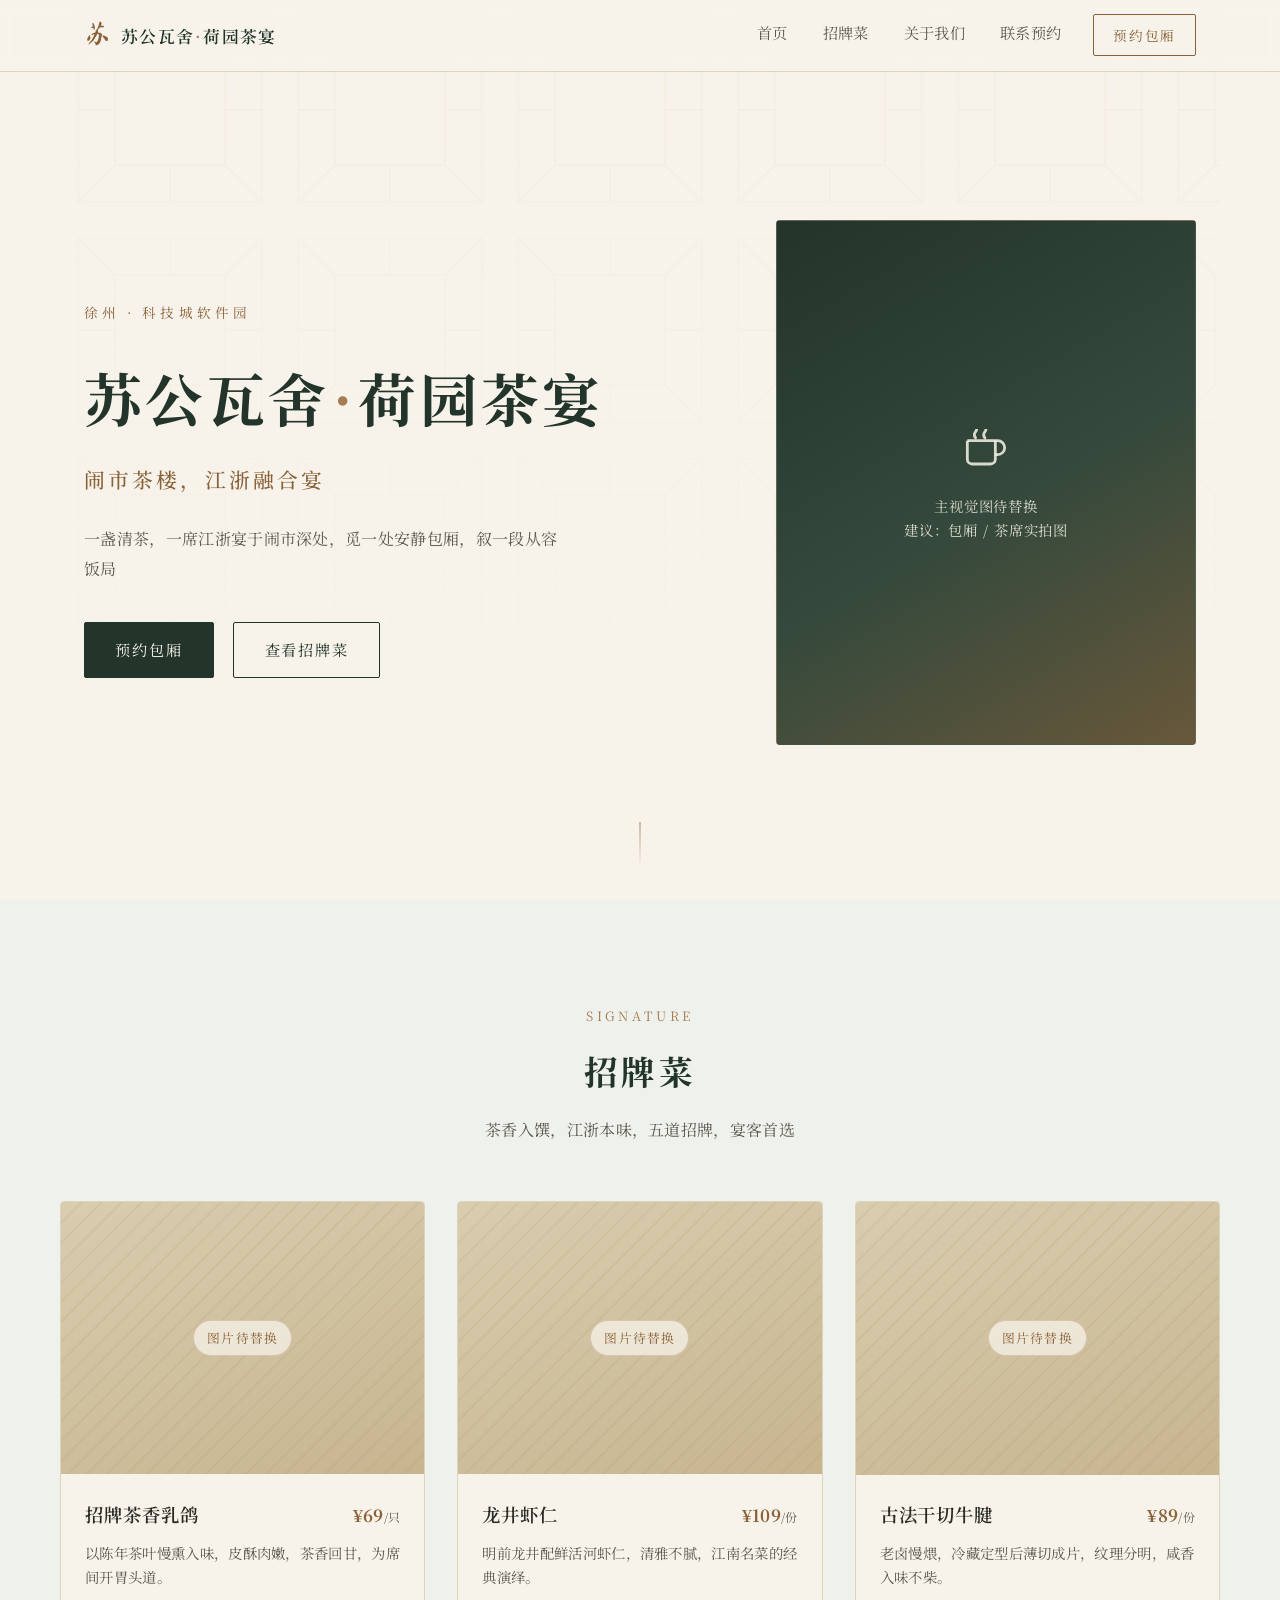
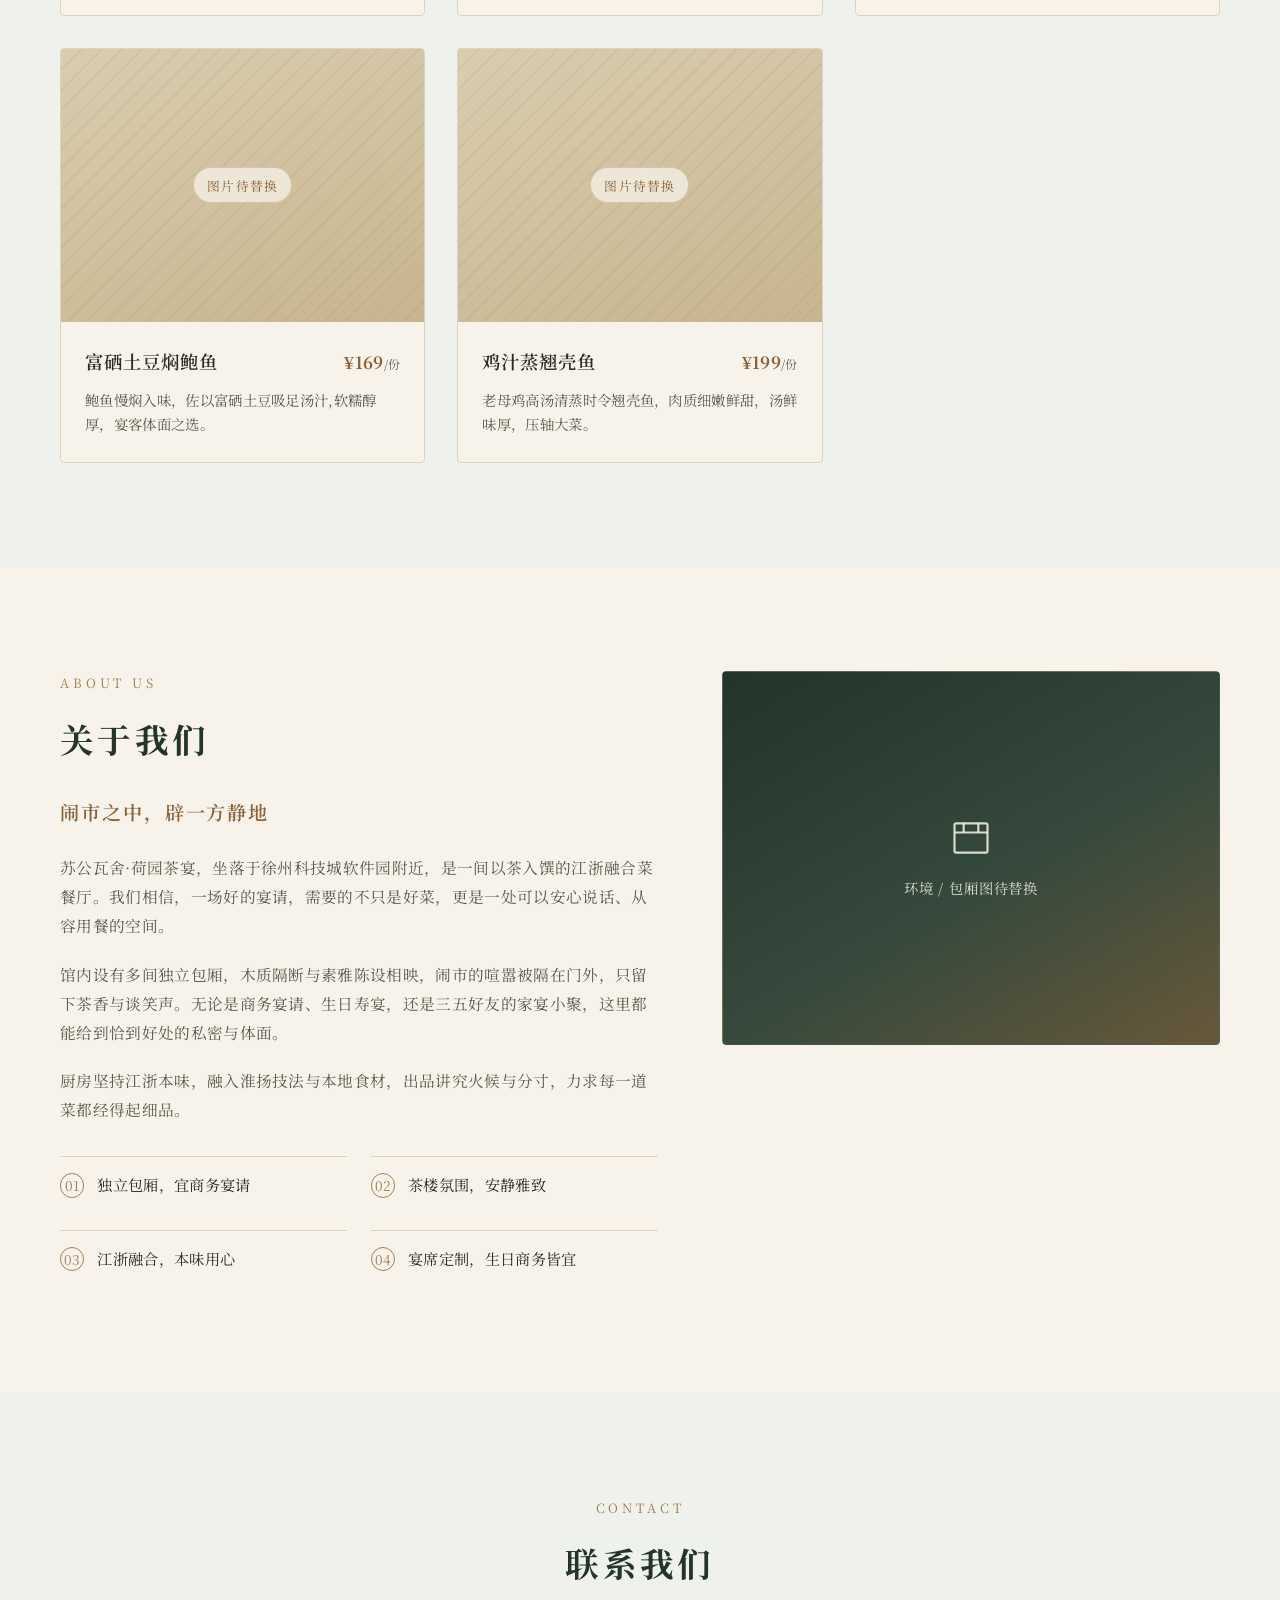
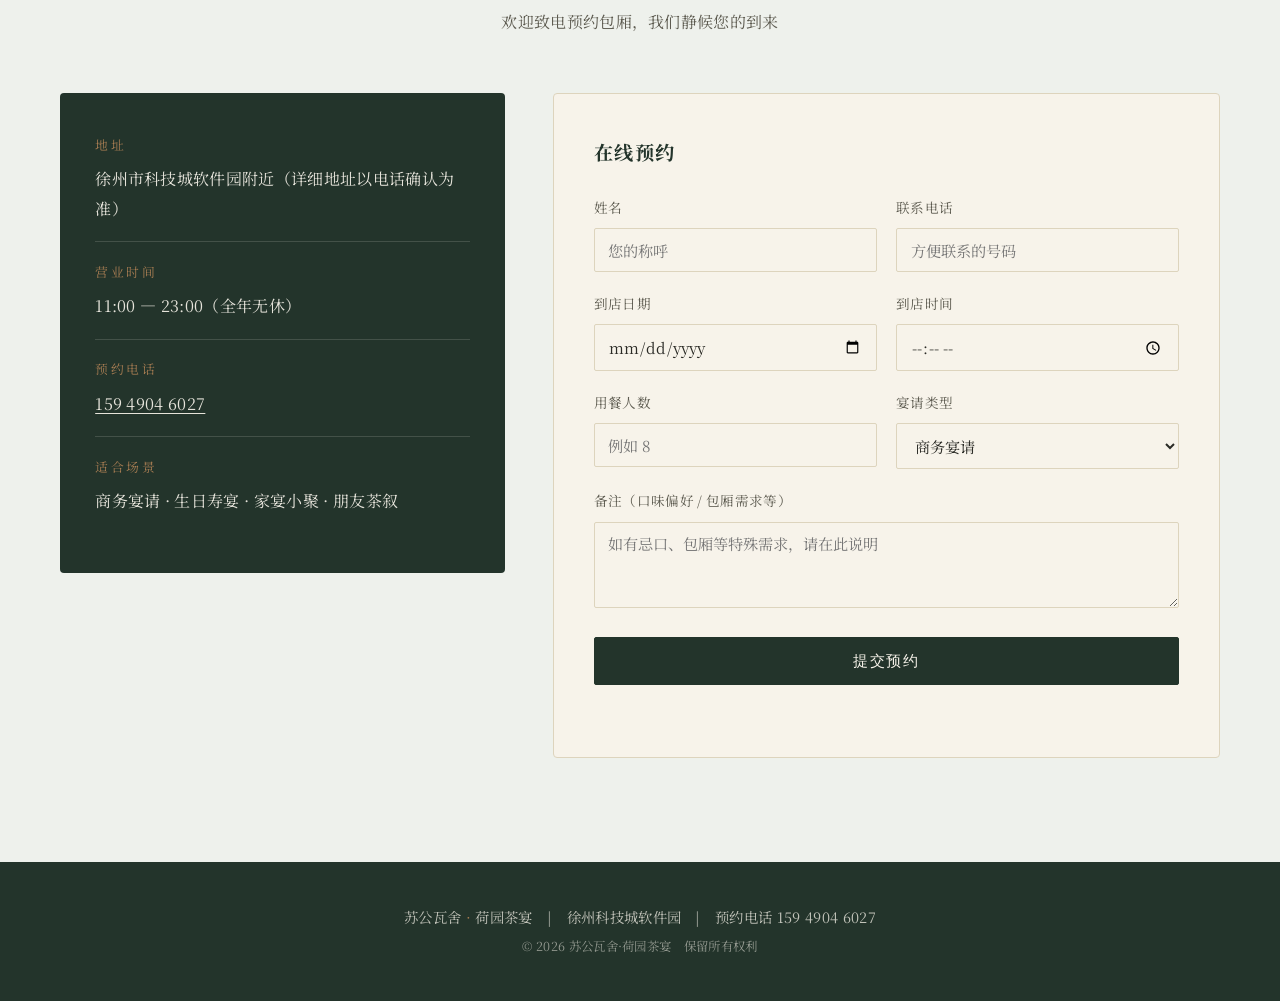
==== index.html @ 3e3055b9 "新增苏公瓦舍·荷园茶宴餐厅官网首版 单页站点，含首页主视觉、招牌菜展示（5道菜品）、关于我们、 联系我们与在线预约表单，新中式风格，墨绿+米白+木色配色。 菜品图片与主视觉暂用占位块标注，待替换实拍图" ====
<!DOCTYPE html>
<html lang="zh-CN">
<head>
<meta charset="UTF-8">
<meta name="viewport" content="width=device-width, initial-scale=1.0">
<title>苏公瓦舍·荷园茶宴 | 徐州科技城软件园</title>
<meta name="description" content="苏公瓦舍·荷园茶宴 —— 闹市茶楼，江浙融合宴。位于徐州科技城软件园附近，安静雅致，设有独立包厢，主打商务宴请、生日宴等饭局场景。">
<link rel="preconnect" href="https://fonts.googleapis.com">
<link rel="preconnect" href="https://fonts.gstatic.com" crossorigin>
<link href="https://fonts.googleapis.com/css2?family=Noto+Serif+SC:wght@400;500;600;700&family=Ma+Shan+Zheng&display=swap" rel="stylesheet">
<link rel="stylesheet" href="css/style.css">
</head>
<body>

<!-- 顶部导航 -->
<header class="site-header" id="siteHeader">
  <div class="header-inner">
    <a href="#home" class="brand">
      <span class="brand-mark">苏</span>
      <span class="brand-name">苏公瓦舍<i>·</i>荷园茶宴</span>
    </a>
    <nav class="main-nav" id="mainNav">
      <a href="#home">首页</a>
      <a href="#dishes">招牌菜</a>
      <a href="#about">关于我们</a>
      <a href="#contact">联系预约</a>
    </nav>
    <a href="#contact" class="btn btn-outline nav-cta">预约包厢</a>
    <button class="nav-toggle" id="navToggle" aria-label="打开菜单">
      <span></span><span></span><span></span>
    </button>
  </div>
</header>

<!-- 首页 / 主视觉 -->
<section id="home" class="hero">
  <div class="hero-pattern" aria-hidden="true"></div>
  <div class="hero-content">
    <p class="hero-eyebrow">徐州 · 科技城软件园</p>
    <h1 class="hero-title">苏公瓦舍<span class="dot">·</span>荷园茶宴</h1>
    <p class="hero-slogan">闹市茶楼，江浙融合宴</p>
    <p class="hero-desc">一盏清茶，一席江浙宴<br class="br-mobile">于闹市深处，觅一处安静包厢，叙一段从容饭局</p>
    <div class="hero-actions">
      <a href="#contact" class="btn btn-primary">预约包厢</a>
      <a href="#dishes" class="btn btn-ghost">查看招牌菜</a>
    </div>
  </div>
  <div class="hero-visual" role="img" aria-label="茶楼环境主视觉图（占位，待替换实拍图）">
    <div class="visual-placeholder">
      <svg width="56" height="56" viewBox="0 0 24 24" fill="none" stroke="currentColor" stroke-width="1.2">
        <path d="M4 8h13a3 3 0 0 1 0 6h-1"/>
        <path d="M4 8v8a2 2 0 0 0 2 2h8a2 2 0 0 0 2-2v-8"/>
        <path d="M8 3c0 1.2-1 1.3-1 2.5S8 7 8 7"/>
        <path d="M12 3c0 1.2-1 1.3-1 2.5S12 7 12 7"/>
      </svg>
      <span>主视觉图待替换<br>建议：包厢 / 茶席实拍图</span>
    </div>
  </div>
  <a href="#dishes" class="scroll-hint" aria-hidden="true">
    <span></span>
  </a>
</section>

<!-- 招牌菜展示 -->
<section id="dishes" class="dishes section">
  <div class="section-inner">
    <p class="section-eyebrow">SIGNATURE</p>
    <h2 class="section-title">招牌菜</h2>
    <p class="section-sub">茶香入馔，江浙本味，五道招牌，宴客首选</p>

    <div class="dish-grid">

      <article class="dish-card">
        <div class="dish-image" role="img" aria-label="招牌茶香乳鸽实拍图待替换">
          <span class="img-tag">图片待替换</span>
        </div>
        <div class="dish-info">
          <div class="dish-head">
            <h3>招牌茶香乳鸽</h3>
            <span class="dish-price">¥69<i>/只</i></span>
          </div>
          <p class="dish-desc">以陈年茶叶慢熏入味，皮酥肉嫩，茶香回甘，为席间开胃头道。</p>
        </div>
      </article>

      <article class="dish-card">
        <div class="dish-image" role="img" aria-label="龙井虾仁实拍图待替换">
          <span class="img-tag">图片待替换</span>
        </div>
        <div class="dish-info">
          <div class="dish-head">
            <h3>龙井虾仁</h3>
            <span class="dish-price">¥109<i>/份</i></span>
          </div>
          <p class="dish-desc">明前龙井配鲜活河虾仁，清雅不腻，江南名菜的经典演绎。</p>
        </div>
      </article>

      <article class="dish-card">
        <div class="dish-image" role="img" aria-label="古法干切牛腱实拍图待替换">
          <span class="img-tag">图片待替换</span>
        </div>
        <div class="dish-info">
          <div class="dish-head">
            <h3>古法干切牛腱</h3>
            <span class="dish-price">¥89<i>/份</i></span>
          </div>
          <p class="dish-desc">老卤慢煨，冷藏定型后薄切成片，纹理分明，咸香入味不柴。</p>
        </div>
      </article>

      <article class="dish-card">
        <div class="dish-image" role="img" aria-label="富硒土豆焖鲍鱼实拍图待替换">
          <span class="img-tag">图片待替换</span>
        </div>
        <div class="dish-info">
          <div class="dish-head">
            <h3>富硒土豆焖鲍鱼</h3>
            <span class="dish-price">¥169<i>/份</i></span>
          </div>
          <p class="dish-desc">鲍鱼慢焖入味，佐以富硒土豆吸足汤汁,软糯醇厚，宴客体面之选。</p>
        </div>
      </article>

      <article class="dish-card">
        <div class="dish-image" role="img" aria-label="鸡汁蒸翘壳鱼实拍图待替换">
          <span class="img-tag">图片待替换</span>
        </div>
        <div class="dish-info">
          <div class="dish-head">
            <h3>鸡汁蒸翘壳鱼</h3>
            <span class="dish-price">¥199<i>/份</i></span>
          </div>
          <p class="dish-desc">老母鸡高汤清蒸时令翘壳鱼，肉质细嫩鲜甜，汤鲜味厚，压轴大菜。</p>
        </div>
      </article>

    </div>
  </div>
</section>

<!-- 关于我们 -->
<section id="about" class="about section">
  <div class="section-inner about-inner">
    <div class="about-text">
      <p class="section-eyebrow">ABOUT US</p>
      <h2 class="section-title">关于我们</h2>
      <p class="about-lead">闹市之中，辟一方静地</p>
      <p class="about-p">苏公瓦舍·荷园茶宴，坐落于徐州科技城软件园附近，是一间以茶入馔的江浙融合菜餐厅。我们相信，一场好的宴请，需要的不只是好菜，更是一处可以安心说话、从容用餐的空间。</p>
      <p class="about-p">馆内设有多间独立包厢，木质隔断与素雅陈设相映，闹市的喧嚣被隔在门外，只留下茶香与谈笑声。无论是商务宴请、生日寿宴，还是三五好友的家宴小聚，这里都能给到恰到好处的私密与体面。</p>
      <p class="about-p">厨房坚持江浙本味，融入淮扬技法与本地食材，出品讲究火候与分寸，力求每一道菜都经得起细品。</p>
      <ul class="about-features">
        <li><span class="feat-num">01</span><span>独立包厢，宜商务宴请</span></li>
        <li><span class="feat-num">02</span><span>茶楼氛围，安静雅致</span></li>
        <li><span class="feat-num">03</span><span>江浙融合，本味用心</span></li>
        <li><span class="feat-num">04</span><span>宴席定制，生日商务皆宜</span></li>
      </ul>
    </div>
    <div class="about-visual" role="img" aria-label="包厢/环境实拍图待替换">
      <div class="visual-placeholder small">
        <svg width="44" height="44" viewBox="0 0 24 24" fill="none" stroke="currentColor" stroke-width="1.2">
          <rect x="3" y="4" width="18" height="16" rx="1"/>
          <path d="M3 9h18"/>
          <path d="M8 4v5"/>
          <path d="M16 4v5"/>
        </svg>
        <span>环境 / 包厢图待替换</span>
      </div>
    </div>
  </div>
</section>

<!-- 联系我们 -->
<section id="contact" class="contact section">
  <div class="section-inner">
    <p class="section-eyebrow">CONTACT</p>
    <h2 class="section-title">联系我们</h2>
    <p class="section-sub">欢迎致电预约包厢，我们静候您的到来</p>

    <div class="contact-grid">
      <div class="contact-info">
        <div class="info-item">
          <span class="info-label">地址</span>
          <p>徐州市科技城软件园附近（详细地址以电话确认为准）</p>
        </div>
        <div class="info-item">
          <span class="info-label">营业时间</span>
          <p>11:00 — 23:00（全年无休）</p>
        </div>
        <div class="info-item">
          <span class="info-label">预约电话</span>
          <p><a href="tel:15949046027">159 4904 6027</a></p>
        </div>
        <div class="info-item">
          <span class="info-label">适合场景</span>
          <p>商务宴请 · 生日寿宴 · 家宴小聚 · 朋友茶叙</p>
        </div>
      </div>

      <form class="booking-form" id="bookingForm">
        <h3>在线预约</h3>
        <div class="form-row">
          <label>
            <span>姓名</span>
            <input type="text" name="name" placeholder="您的称呼" required>
          </label>
          <label>
            <span>联系电话</span>
            <input type="tel" name="phone" placeholder="方便联系的号码" required>
          </label>
        </div>
        <div class="form-row">
          <label>
            <span>到店日期</span>
            <input type="date" name="date" required>
          </label>
          <label>
            <span>到店时间</span>
            <input type="time" name="time" required>
          </label>
        </div>
        <div class="form-row">
          <label>
            <span>用餐人数</span>
            <input type="number" name="guests" min="1" placeholder="例如 8" required>
          </label>
          <label>
            <span>宴请类型</span>
            <select name="type">
              <option value="business">商务宴请</option>
              <option value="birthday">生日寿宴</option>
              <option value="family">家宴小聚</option>
              <option value="tea">茶叙 / 其他</option>
            </select>
          </label>
        </div>
        <label class="form-full">
          <span>备注（口味偏好 / 包厢需求等）</span>
          <textarea name="note" rows="3" placeholder="如有忌口、包厢等特殊需求，请在此说明"></textarea>
        </label>
        <button type="submit" class="btn btn-primary form-submit">提交预约</button>
        <p class="form-tip" id="formTip"></p>
      </form>
    </div>
  </div>
</section>

<footer class="site-footer">
  <p>苏公瓦舍<span>·</span>荷园茶宴　|　徐州科技城软件园　|　预约电话 159 4904 6027</p>
  <p class="copyright">© 2026 苏公瓦舍·荷园茶宴　保留所有权利</p>
</footer>

<script src="js/main.js"></script>
</body>
</html>
---- css/style.css ----
/* ==========================================================
   苏公瓦舍·荷园茶宴 — 新中式茶楼餐厅站点样式
   配色：墨绿 + 米白 + 木色，沉稳克制
   ========================================================== */

:root {
  --ink-green: #23342b;       /* 墨绿（主色，深） */
  --ink-green-soft: #35493c;  /* 墨绿（浅一档，用于渐变/悬浮） */
  --ink-green-pale: #eef1ec;  /* 墨绿极浅调，用于分区底色 */
  --rice-white: #f7f3ea;      /* 米白（主背景） */
  --rice-white-deep: #efe8d8; /* 米白（略深，卡片底） */
  --wood: #a67c52;            /* 木色（点缀/强调） */
  --wood-deep: #8a6239;       /* 木色（深，边框/文字） */
  --ink-text: #2b2b26;        /* 正文主字色 */
  --ink-text-soft: #5c5a4f;   /* 正文次字色 */
  --line: #ddd4bd;            /* 分隔线 */
  --shadow: 0 10px 30px rgba(35, 52, 43, 0.08);

  --font-serif: "Noto Serif SC", "Songti SC", serif;
  --font-brush: "Ma Shan Zheng", "Noto Serif SC", serif;
}

* { box-sizing: border-box; }

html { scroll-behavior: smooth; }

body {
  margin: 0;
  font-family: var(--font-serif);
  color: var(--ink-text);
  background: var(--rice-white);
  line-height: 1.85;
  letter-spacing: 0.02em;
  -webkit-font-smoothing: antialiased;
}

a { color: inherit; text-decoration: none; }
ul { list-style: none; margin: 0; padding: 0; }
img { max-width: 100%; display: block; }

.br-mobile { display: none; }

/* ---------- 按钮 ---------- */
.btn {
  display: inline-flex;
  align-items: center;
  justify-content: center;
  padding: 0.85em 2em;
  font-size: 0.95rem;
  letter-spacing: 0.12em;
  border-radius: 2px;
  border: 1px solid transparent;
  cursor: pointer;
  transition: all 0.3s ease;
  white-space: nowrap;
}
.btn-primary {
  background: var(--ink-green);
  color: var(--rice-white);
  border-color: var(--ink-green);
}
.btn-primary:hover {
  background: var(--ink-green-soft);
}
.btn-ghost {
  color: var(--ink-green);
  border-color: var(--ink-green);
}
.btn-ghost:hover {
  background: rgba(35, 52, 43, 0.06);
}
.btn-outline {
  border-color: var(--wood-deep);
  color: var(--wood-deep);
  padding: 0.55em 1.4em;
  font-size: 0.85rem;
}
.btn-outline:hover {
  background: var(--wood-deep);
  color: var(--rice-white);
}

/* ---------- 顶部导航 ---------- */
.site-header {
  position: fixed;
  top: 0;
  left: 0;
  right: 0;
  z-index: 100;
  background: rgba(247, 243, 234, 0.92);
  backdrop-filter: blur(6px);
  border-bottom: 1px solid var(--line);
}
.header-inner {
  max-width: 1160px;
  margin: 0 auto;
  padding: 0.9rem 1.5rem;
  display: flex;
  align-items: center;
  gap: 2rem;
}
.brand {
  display: flex;
  align-items: baseline;
  gap: 0.6rem;
  margin-right: auto;
}
.brand-mark {
  font-family: var(--font-brush);
  font-size: 1.7rem;
  color: var(--wood-deep);
  line-height: 1;
}
.brand-name {
  font-size: 1.05rem;
  font-weight: 600;
  color: var(--ink-green);
  letter-spacing: 0.08em;
}
.brand-name i { font-style: normal; color: var(--wood); margin: 0 0.05em; }

.main-nav {
  display: flex;
  gap: 2.2rem;
}
.main-nav a {
  font-size: 0.95rem;
  color: var(--ink-text-soft);
  position: relative;
  padding-bottom: 4px;
}
.main-nav a:hover { color: var(--ink-green); }
.main-nav a::after {
  content: "";
  position: absolute;
  left: 0; right: 0; bottom: 0;
  height: 1px;
  background: var(--wood);
  transform: scaleX(0);
  transition: transform 0.3s ease;
}
.main-nav a:hover::after { transform: scaleX(1); }

.nav-cta { flex-shrink: 0; }

.nav-toggle {
  display: none;
  flex-direction: column;
  justify-content: center;
  gap: 5px;
  width: 32px;
  height: 32px;
  background: none;
  border: none;
  cursor: pointer;
  padding: 0;
}
.nav-toggle span {
  display: block;
  height: 1px;
  background: var(--ink-green);
  width: 100%;
}

/* ---------- Hero 首页主视觉 ---------- */
.hero {
  position: relative;
  min-height: 100vh;
  display: flex;
  align-items: center;
  gap: 3rem;
  padding: 8rem 1.5rem 4rem;
  max-width: 1160px;
  margin: 0 auto;
  overflow: hidden;
}
.hero-pattern {
  position: absolute;
  inset: 0;
  background-image: url("../assets/lattice.svg");
  background-size: 220px;
  opacity: 0.5;
  z-index: -1;
  mask-image: linear-gradient(to bottom, black, transparent 90%);
}
.hero-content {
  flex: 1.1;
  min-width: 0;
}
.hero-eyebrow {
  font-size: 0.85rem;
  letter-spacing: 0.3em;
  color: var(--wood-deep);
  margin-bottom: 1.2rem;
}
.hero-title {
  font-size: clamp(2.4rem, 5vw, 3.6rem);
  font-weight: 700;
  color: var(--ink-green);
  margin: 0 0 0.6rem;
  letter-spacing: 0.06em;
}
.hero-title .dot { color: var(--wood); margin: 0 0.05em; }
.hero-slogan {
  font-size: 1.3rem;
  color: var(--wood-deep);
  margin: 0 0 1.6rem;
  letter-spacing: 0.15em;
  font-weight: 500;
}
.hero-desc {
  font-size: 1rem;
  color: var(--ink-text-soft);
  margin: 0 0 2.4rem;
  max-width: 30em;
}
.hero-actions { display: flex; gap: 1.2rem; flex-wrap: wrap; }

.hero-visual {
  flex: 1;
  min-width: 0;
  aspect-ratio: 4/5;
  max-width: 420px;
  border-radius: 4px;
  overflow: hidden;
}
.visual-placeholder {
  width: 100%;
  height: 100%;
  display: flex;
  flex-direction: column;
  align-items: center;
  justify-content: center;
  gap: 1rem;
  text-align: center;
  background: linear-gradient(150deg, var(--ink-green) 0%, var(--ink-green-soft) 55%, var(--wood-deep) 130%);
  color: rgba(247, 243, 234, 0.85);
  font-size: 0.9rem;
  letter-spacing: 0.06em;
  line-height: 1.7;
  padding: 2rem;
  border: 1px solid rgba(247, 243, 234, 0.15);
}
.visual-placeholder.small { aspect-ratio: 4/3; border-radius: 4px; }

.scroll-hint {
  position: absolute;
  bottom: 2rem;
  left: 50%;
  transform: translateX(-50%);
  width: 1px;
  height: 46px;
}
.scroll-hint span {
  display: block;
  width: 1px;
  height: 100%;
  background: linear-gradient(to bottom, var(--wood), transparent);
  animation: scrollPulse 2s ease-in-out infinite;
}
@keyframes scrollPulse {
  0%, 100% { opacity: 0.3; }
  50% { opacity: 1; }
}

/* ---------- 通用分区 ---------- */
.section { padding: 6.5rem 1.5rem; }
.section-inner { max-width: 1160px; margin: 0 auto; }
.section-eyebrow {
  font-size: 0.8rem;
  letter-spacing: 0.3em;
  color: var(--wood);
  text-align: center;
  margin: 0 0 0.8rem;
}
.section-title {
  font-size: 2.1rem;
  color: var(--ink-green);
  text-align: center;
  margin: 0 0 0.8rem;
  letter-spacing: 0.1em;
  font-weight: 700;
}
.section-sub {
  text-align: center;
  color: var(--ink-text-soft);
  margin: 0 0 3.5rem;
  font-size: 1rem;
}

/* ---------- 招牌菜 ---------- */
.dishes { background: var(--ink-green-pale); }
.dish-grid {
  display: grid;
  grid-template-columns: repeat(3, 1fr);
  gap: 2rem;
}
.dish-card {
  background: var(--rice-white);
  border: 1px solid var(--line);
  border-radius: 4px;
  overflow: hidden;
  transition: transform 0.3s ease, box-shadow 0.3s ease;
}
.dish-card:hover {
  transform: translateY(-4px);
  box-shadow: var(--shadow);
}
.dish-image {
  aspect-ratio: 4/3;
  background:
    repeating-linear-gradient(135deg, rgba(166,124,82,0.10) 0 2px, transparent 2px 14px),
    linear-gradient(160deg, #d9cdb0 0%, #c7b58f 100%);
  display: flex;
  align-items: center;
  justify-content: center;
}
.img-tag {
  font-size: 0.8rem;
  color: var(--wood-deep);
  letter-spacing: 0.1em;
  background: rgba(247, 243, 234, 0.75);
  padding: 0.4em 1em;
  border-radius: 999px;
  border: 1px solid rgba(138, 98, 57, 0.25);
}
.dish-info { padding: 1.4rem 1.5rem 1.6rem; }
.dish-head {
  display: flex;
  align-items: baseline;
  justify-content: space-between;
  gap: 0.6rem;
  margin-bottom: 0.6rem;
}
.dish-head h3 {
  font-size: 1.15rem;
  color: var(--ink-text);
  margin: 0;
  font-weight: 600;
  letter-spacing: 0.05em;
}
.dish-price {
  font-size: 1.05rem;
  color: var(--wood-deep);
  font-weight: 700;
  white-space: nowrap;
}
.dish-price i { font-style: normal; font-size: 0.75rem; font-weight: 400; color: var(--ink-text-soft); }
.dish-desc {
  font-size: 0.9rem;
  color: var(--ink-text-soft);
  margin: 0;
  line-height: 1.7;
}

/* ---------- 关于我们 ---------- */
.about-inner {
  display: grid;
  grid-template-columns: 1.2fr 1fr;
  gap: 4rem;
  align-items: start;
}
.about-inner .section-eyebrow,
.about-inner .section-title { text-align: left; }
.about-lead {
  font-size: 1.2rem;
  color: var(--wood-deep);
  font-weight: 600;
  letter-spacing: 0.1em;
  margin: 1.5rem 0 1.5rem;
}
.about-p {
  color: var(--ink-text-soft);
  margin: 0 0 1.2rem;
  font-size: 0.98rem;
}
.about-features {
  margin-top: 2rem;
  display: grid;
  grid-template-columns: 1fr 1fr;
  gap: 1rem 1.5rem;
}
.about-features li {
  display: flex;
  align-items: center;
  gap: 0.8rem;
  padding: 0.9rem 0;
  border-top: 1px solid var(--line);
  font-size: 0.95rem;
  color: var(--ink-text);
}
.feat-num {
  font-family: var(--font-serif);
  font-size: 0.85rem;
  color: var(--wood);
  border: 1px solid var(--wood);
  border-radius: 50%;
  width: 1.8em;
  height: 1.8em;
  display: flex;
  align-items: center;
  justify-content: center;
  flex-shrink: 0;
}
.about-visual {
  position: sticky;
  top: 6rem;
  border-radius: 4px;
  overflow: hidden;
}

/* ---------- 联系我们 ---------- */
.contact { background: var(--ink-green-pale); }
.contact-grid {
  display: grid;
  grid-template-columns: 0.8fr 1.2fr;
  gap: 3rem;
  align-items: start;
}
.contact-info {
  background: var(--ink-green);
  color: var(--rice-white);
  padding: 2.5rem 2.2rem;
  border-radius: 4px;
}
.info-item { padding: 1.1rem 0; border-top: 1px solid rgba(247,243,234,0.15); }
.info-item:first-child { border-top: none; padding-top: 0; }
.info-label {
  display: block;
  font-size: 0.8rem;
  letter-spacing: 0.2em;
  color: var(--wood);
  margin-bottom: 0.5rem;
}
.info-item p { margin: 0; font-size: 1rem; color: rgba(247,243,234,0.92); }
.info-item a { text-decoration: underline; text-underline-offset: 3px; }

.booking-form {
  background: var(--rice-white);
  border: 1px solid var(--line);
  border-radius: 4px;
  padding: 2.5rem;
}
.booking-form h3 {
  margin: 0 0 1.6rem;
  color: var(--ink-green);
  font-size: 1.2rem;
  letter-spacing: 0.08em;
}
.form-row {
  display: grid;
  grid-template-columns: 1fr 1fr;
  gap: 1.2rem;
  margin-bottom: 1.2rem;
}
.booking-form label {
  display: flex;
  flex-direction: column;
  gap: 0.5rem;
  font-size: 0.85rem;
  color: var(--ink-text-soft);
}
.form-full { margin-bottom: 1.4rem; }
.booking-form input,
.booking-form select,
.booking-form textarea {
  font-family: var(--font-serif);
  font-size: 0.95rem;
  padding: 0.7em 0.9em;
  border: 1px solid var(--line);
  border-radius: 2px;
  background: var(--rice-white);
  color: var(--ink-text);
  outline: none;
  transition: border-color 0.2s ease;
}
.booking-form input:focus,
.booking-form select:focus,
.booking-form textarea:focus {
  border-color: var(--wood);
}
.booking-form textarea { resize: vertical; }
.form-submit { width: 100%; margin-top: 0.4rem; }
.form-tip {
  margin: 0.9rem 0 0;
  font-size: 0.88rem;
  color: var(--ink-green);
  min-height: 1.2em;
  text-align: center;
}

/* ---------- 页脚 ---------- */
.site-footer {
  background: var(--ink-green);
  color: rgba(247,243,234,0.75);
  text-align: center;
  padding: 2.4rem 1.5rem;
  font-size: 0.9rem;
}
.site-footer p { margin: 0.3em 0; }
.site-footer span { color: var(--wood); margin: 0 0.3em; }
.copyright { font-size: 0.78rem; opacity: 0.7; }

/* ---------- 响应式 ---------- */
@media (max-width: 960px) {
  .hero { flex-direction: column; text-align: center; padding-top: 7rem; }
  .hero-content { order: 2; }
  .hero-visual { order: 1; width: 100%; max-width: 320px; }
  .hero-actions { justify-content: center; }
  .about-inner { grid-template-columns: 1fr; }
  .about-inner .section-eyebrow, .about-inner .section-title { text-align: center; }
  .about-visual { position: static; max-width: 480px; margin: 0 auto; }
  .contact-grid { grid-template-columns: 1fr; }
  .dish-grid { grid-template-columns: repeat(2, 1fr); }
}

@media (max-width: 720px) {
  .main-nav, .nav-cta { display: none; }
  .nav-toggle { display: flex; }
  .site-header.nav-open {
    background: var(--rice-white);
  }
  .site-header.nav-open .header-inner {
    flex-wrap: wrap;
  }
  .site-header.nav-open .main-nav {
    display: flex;
    order: 3;
    width: 100%;
    flex-direction: column;
    padding: 1rem 0 0.5rem;
    border-top: 1px solid var(--line);
    margin-top: 0.9rem;
    gap: 1rem;
  }
  .site-header.nav-open .nav-cta {
    display: inline-flex;
    order: 4;
    margin: 0 0 1rem;
    align-self: flex-start;
  }
  .br-mobile { display: inline; }
  .dish-grid { grid-template-columns: 1fr; }
  .form-row { grid-template-columns: 1fr; }
  .about-features { grid-template-columns: 1fr; }
  .section { padding: 4.5rem 1.2rem; }
  .hero-title { letter-spacing: 0.02em; font-size: clamp(2rem, 9vw, 2.8rem); }
  .hero-slogan { letter-spacing: 0.08em; }
}
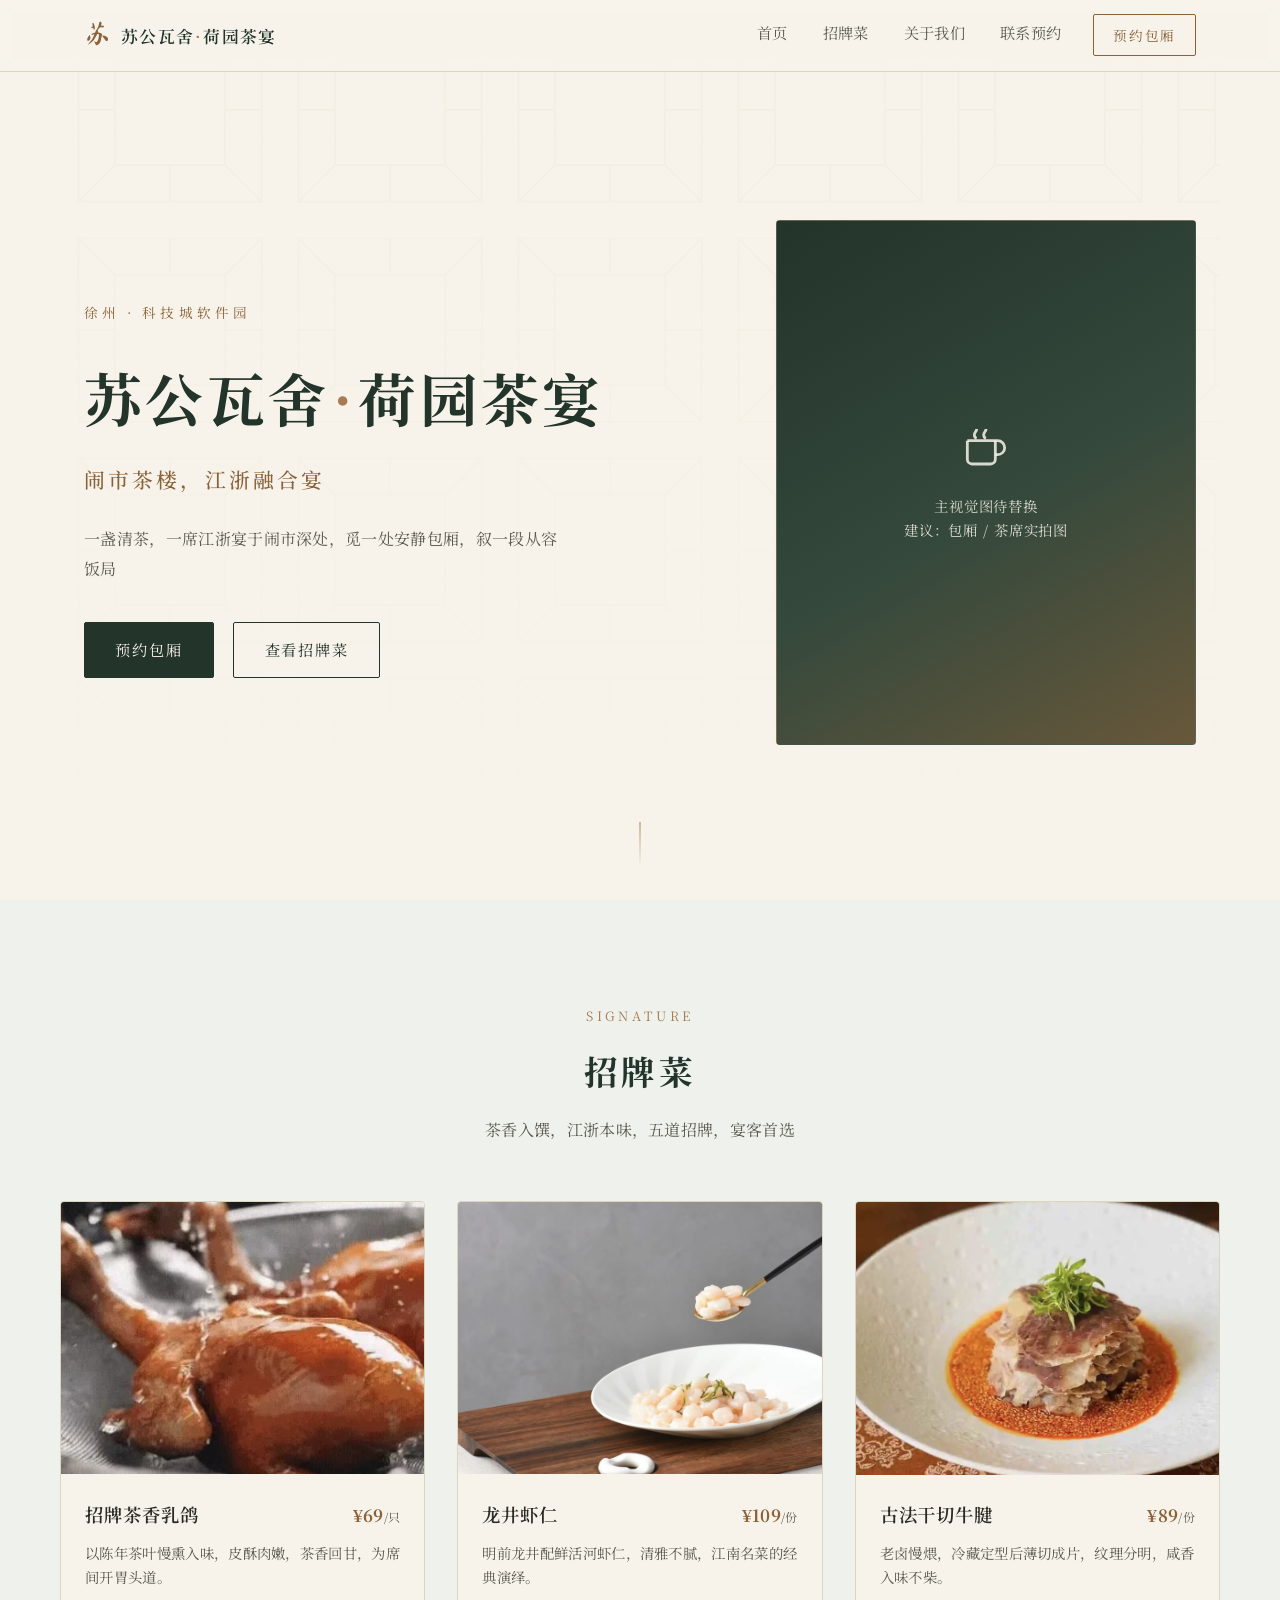
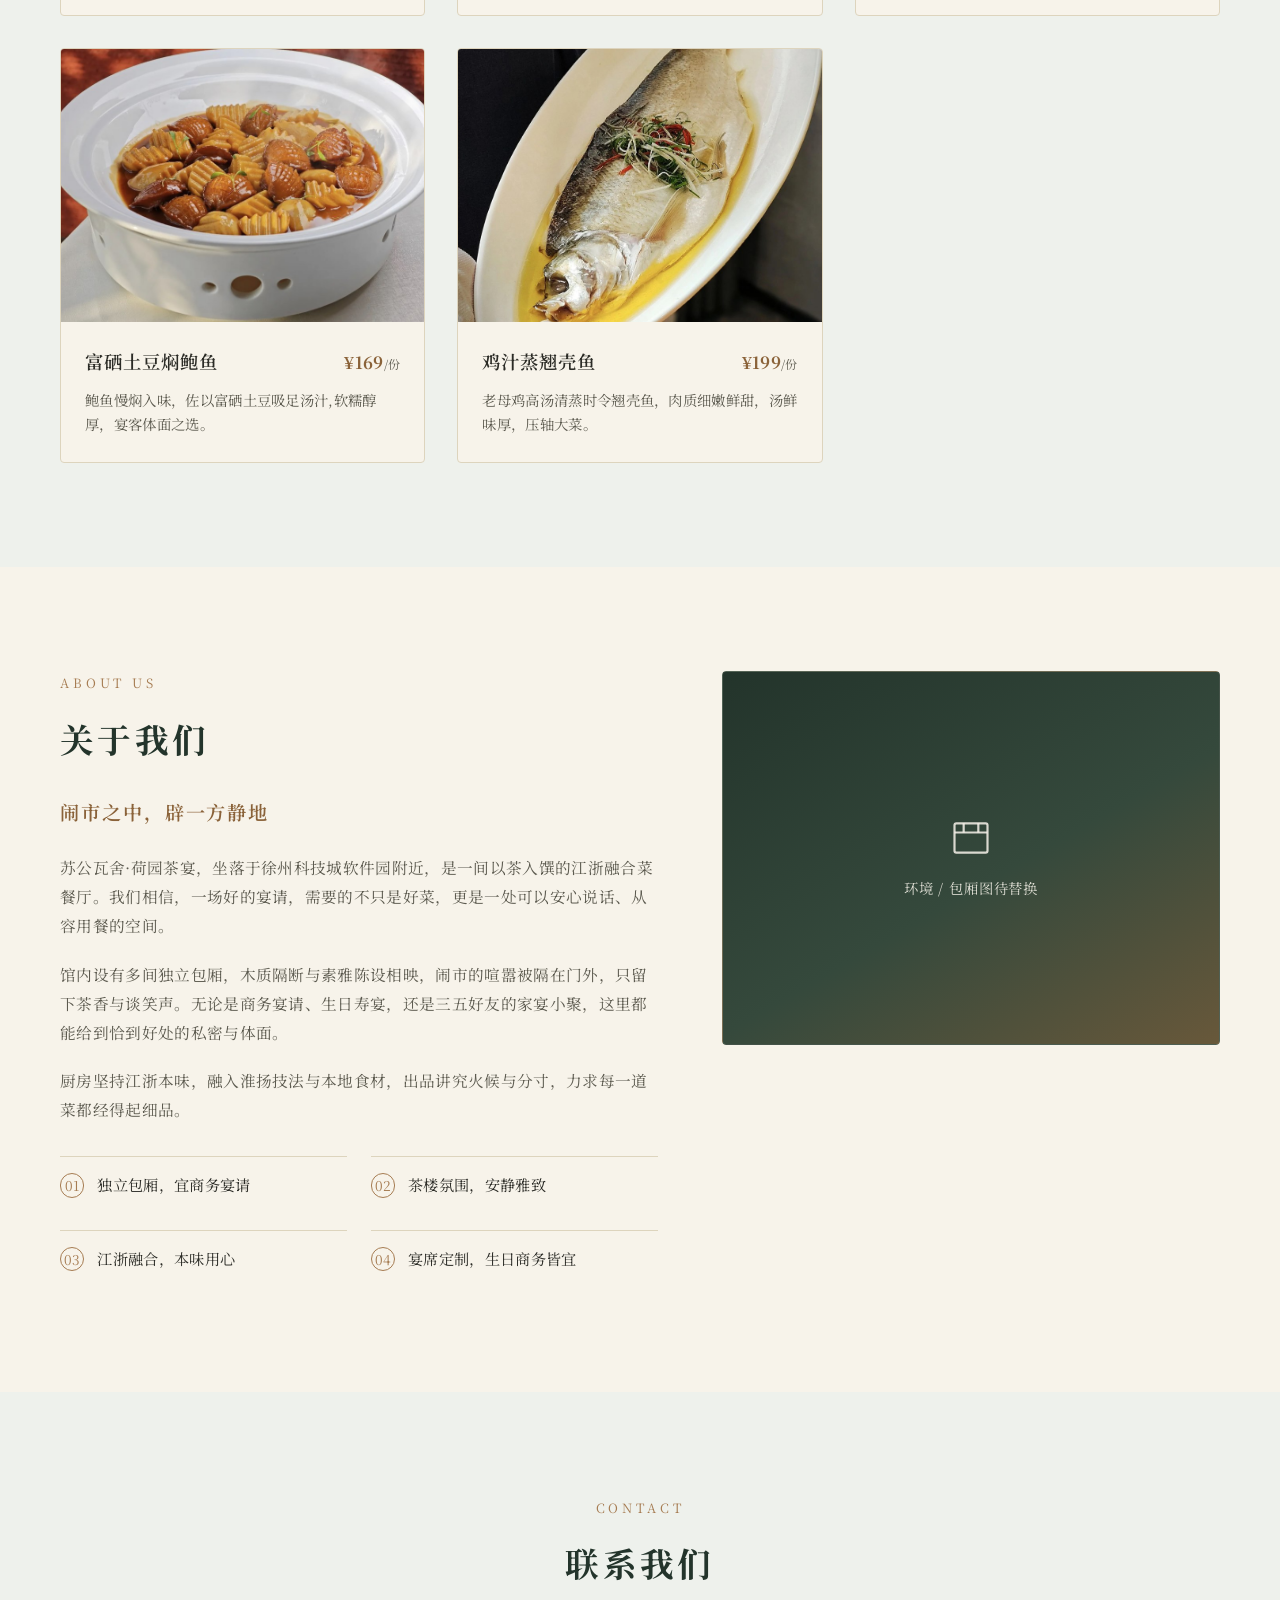
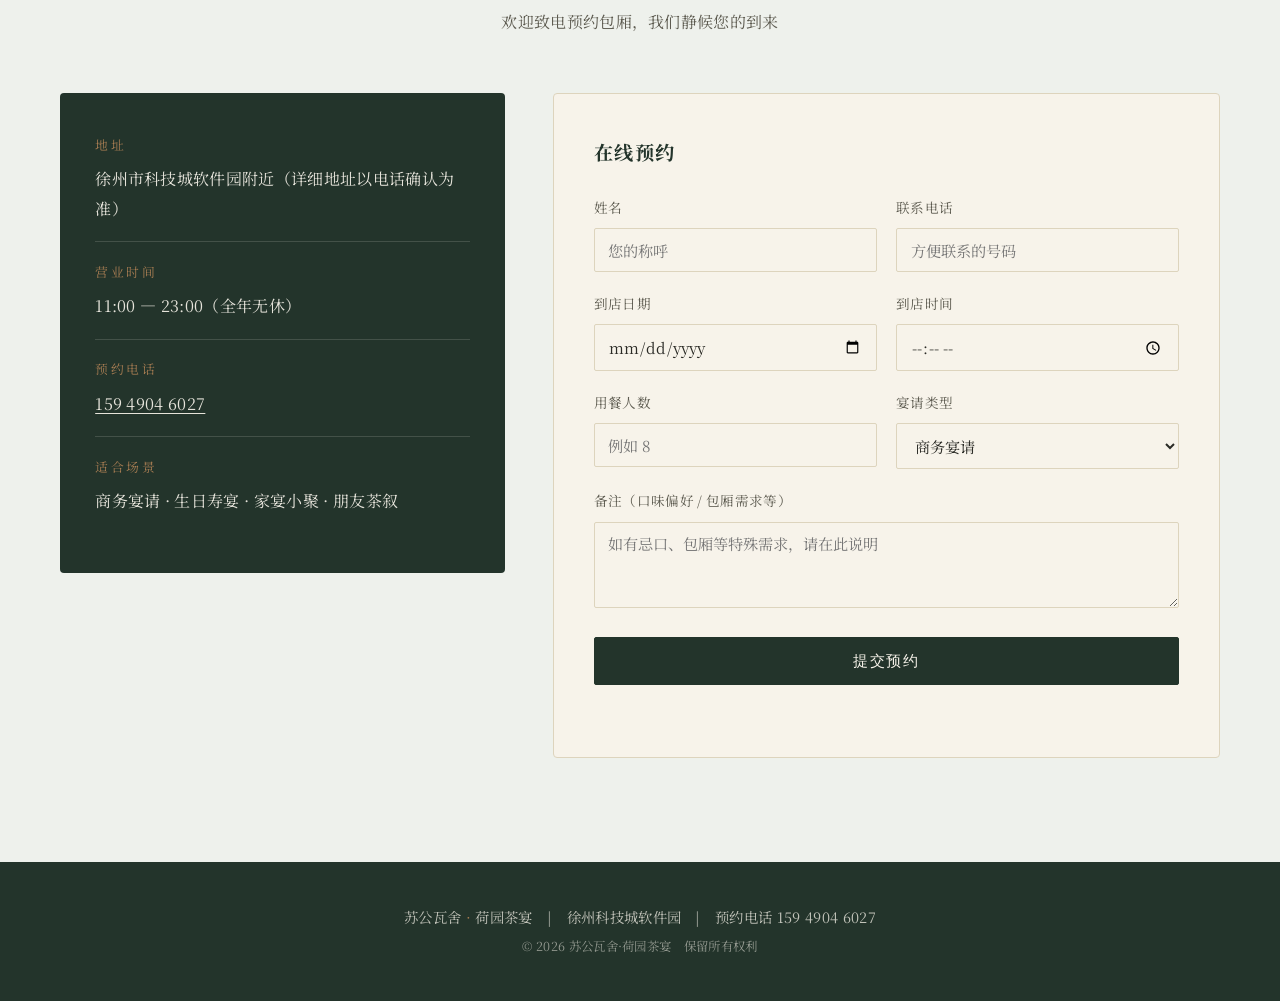
==== commit a49de92a: "替换招牌菜实拍图，去除图片占位样式 裁剪用户提供的5张菜品截图（去除App界面图标/水印/黑边）， 替换招牌菜展示区的占位色块，卡片改为真实图片铺满+悬浮放大效果。  Co-Authored-By: " ====
--- a/index.html
+++ b/index.html
@@ -71,8 +71,8 @@
     <div class="dish-grid">
 
       <article class="dish-card">
-        <div class="dish-image" role="img" aria-label="招牌茶香乳鸽实拍图待替换">
-          <span class="img-tag">图片待替换</span>
+        <div class="dish-image">
+          <img src="assets/dishes/ruge.jpg" alt="招牌茶香乳鸽" loading="lazy">
         </div>
         <div class="dish-info">
           <div class="dish-head">
@@ -84,8 +84,8 @@
       </article>
 
       <article class="dish-card">
-        <div class="dish-image" role="img" aria-label="龙井虾仁实拍图待替换">
-          <span class="img-tag">图片待替换</span>
+        <div class="dish-image">
+          <img src="assets/dishes/xiaren.jpg" alt="龙井虾仁" loading="lazy">
         </div>
         <div class="dish-info">
           <div class="dish-head">
@@ -97,8 +97,8 @@
       </article>
 
       <article class="dish-card">
-        <div class="dish-image" role="img" aria-label="古法干切牛腱实拍图待替换">
-          <span class="img-tag">图片待替换</span>
+        <div class="dish-image">
+          <img src="assets/dishes/niujian.jpg" alt="古法干切牛腱" loading="lazy">
         </div>
         <div class="dish-info">
           <div class="dish-head">
@@ -110,8 +110,8 @@
       </article>
 
       <article class="dish-card">
-        <div class="dish-image" role="img" aria-label="富硒土豆焖鲍鱼实拍图待替换">
-          <span class="img-tag">图片待替换</span>
+        <div class="dish-image">
+          <img src="assets/dishes/baoyu.jpg" alt="富硒土豆焖鲍鱼" loading="lazy">
         </div>
         <div class="dish-info">
           <div class="dish-head">
@@ -123,8 +123,8 @@
       </article>
 
       <article class="dish-card">
-        <div class="dish-image" role="img" aria-label="鸡汁蒸翘壳鱼实拍图待替换">
-          <span class="img-tag">图片待替换</span>
+        <div class="dish-image">
+          <img src="assets/dishes/qiaokeyu.jpg" alt="鸡汁蒸翘壳鱼" loading="lazy">
         </div>
         <div class="dish-info">
           <div class="dish-head">
--- a/css/style.css
+++ b/css/style.css
@@ -308,21 +308,17 @@
 }
 .dish-image {
   aspect-ratio: 4/3;
-  background:
-    repeating-linear-gradient(135deg, rgba(166,124,82,0.10) 0 2px, transparent 2px 14px),
-    linear-gradient(160deg, #d9cdb0 0%, #c7b58f 100%);
-  display: flex;
-  align-items: center;
-  justify-content: center;
-}
-.img-tag {
-  font-size: 0.8rem;
-  color: var(--wood-deep);
-  letter-spacing: 0.1em;
-  background: rgba(247, 243, 234, 0.75);
-  padding: 0.4em 1em;
-  border-radius: 999px;
-  border: 1px solid rgba(138, 98, 57, 0.25);
+  overflow: hidden;
+  background: var(--rice-white-deep);
+}
+.dish-image img {
+  width: 100%;
+  height: 100%;
+  object-fit: cover;
+  transition: transform 0.5s ease;
+}
+.dish-card:hover .dish-image img {
+  transform: scale(1.05);
 }
 .dish-info { padding: 1.4rem 1.5rem 1.6rem; }
 .dish-head {
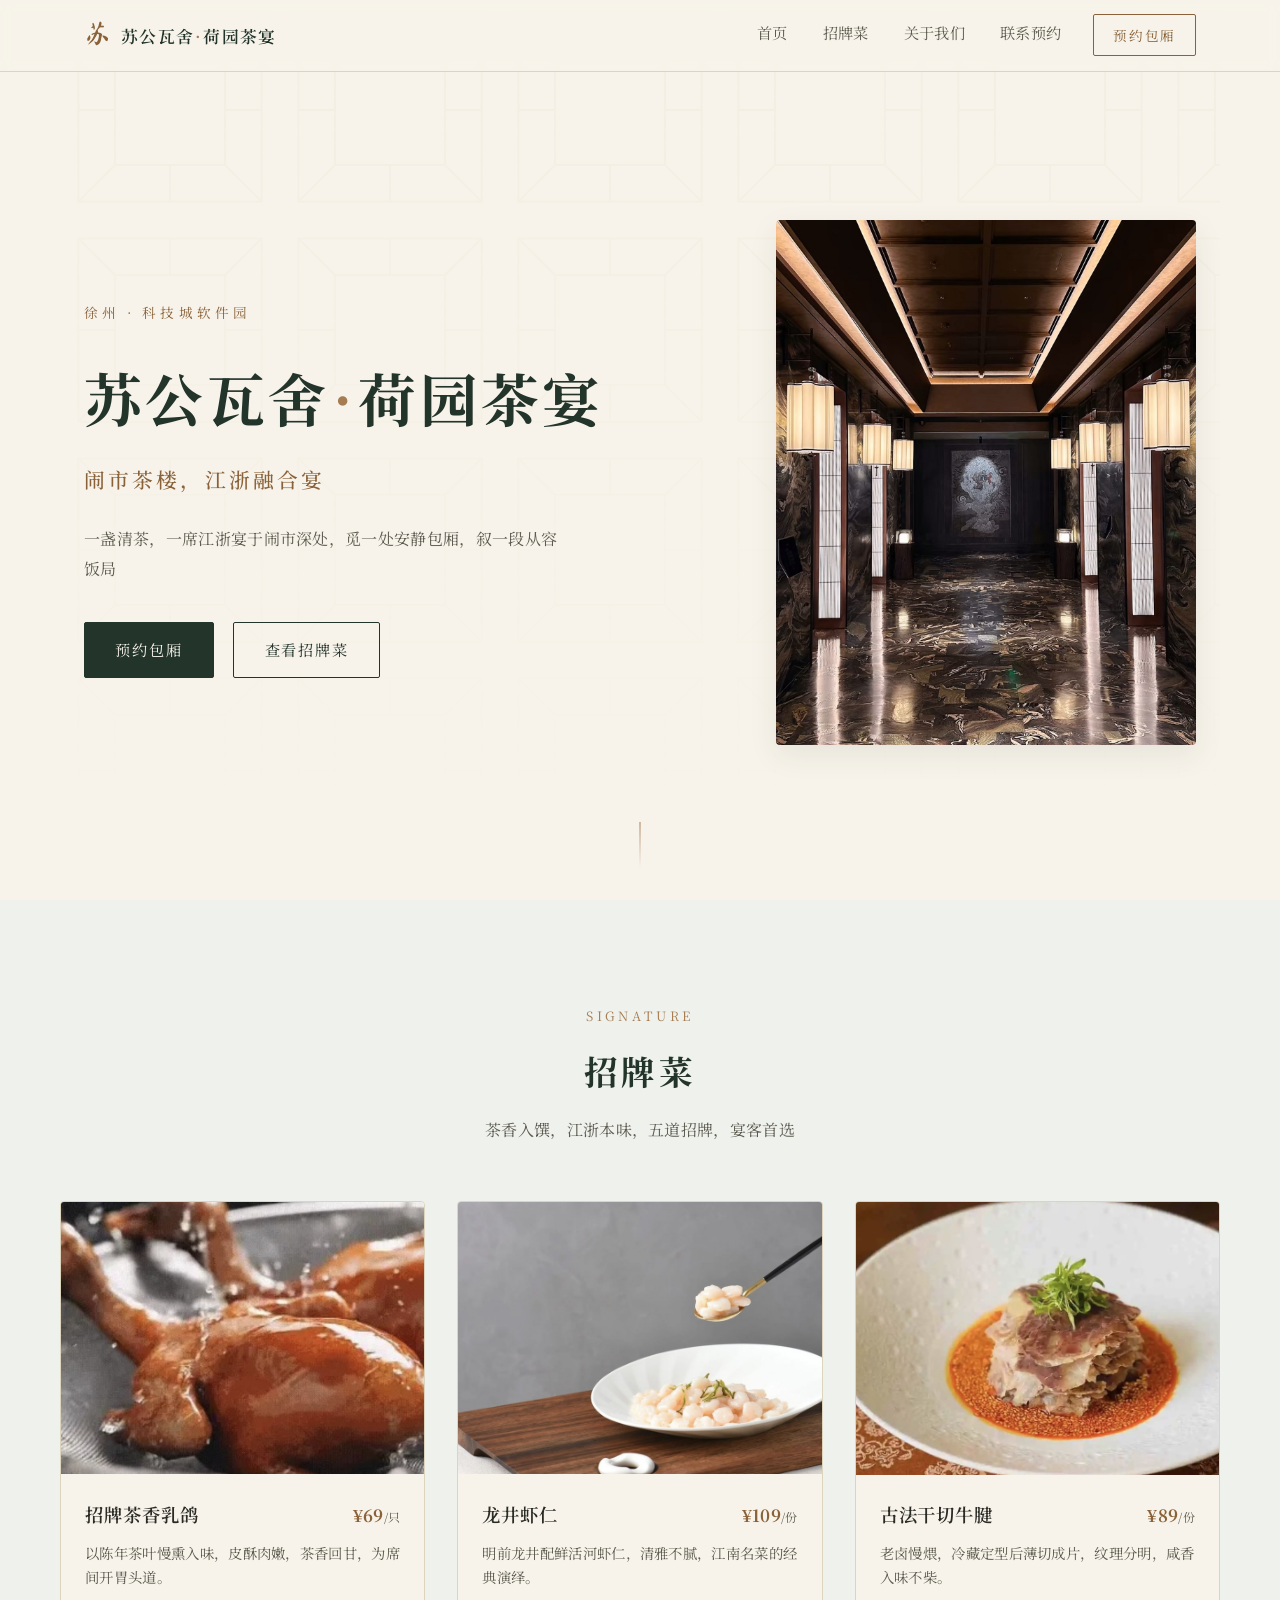
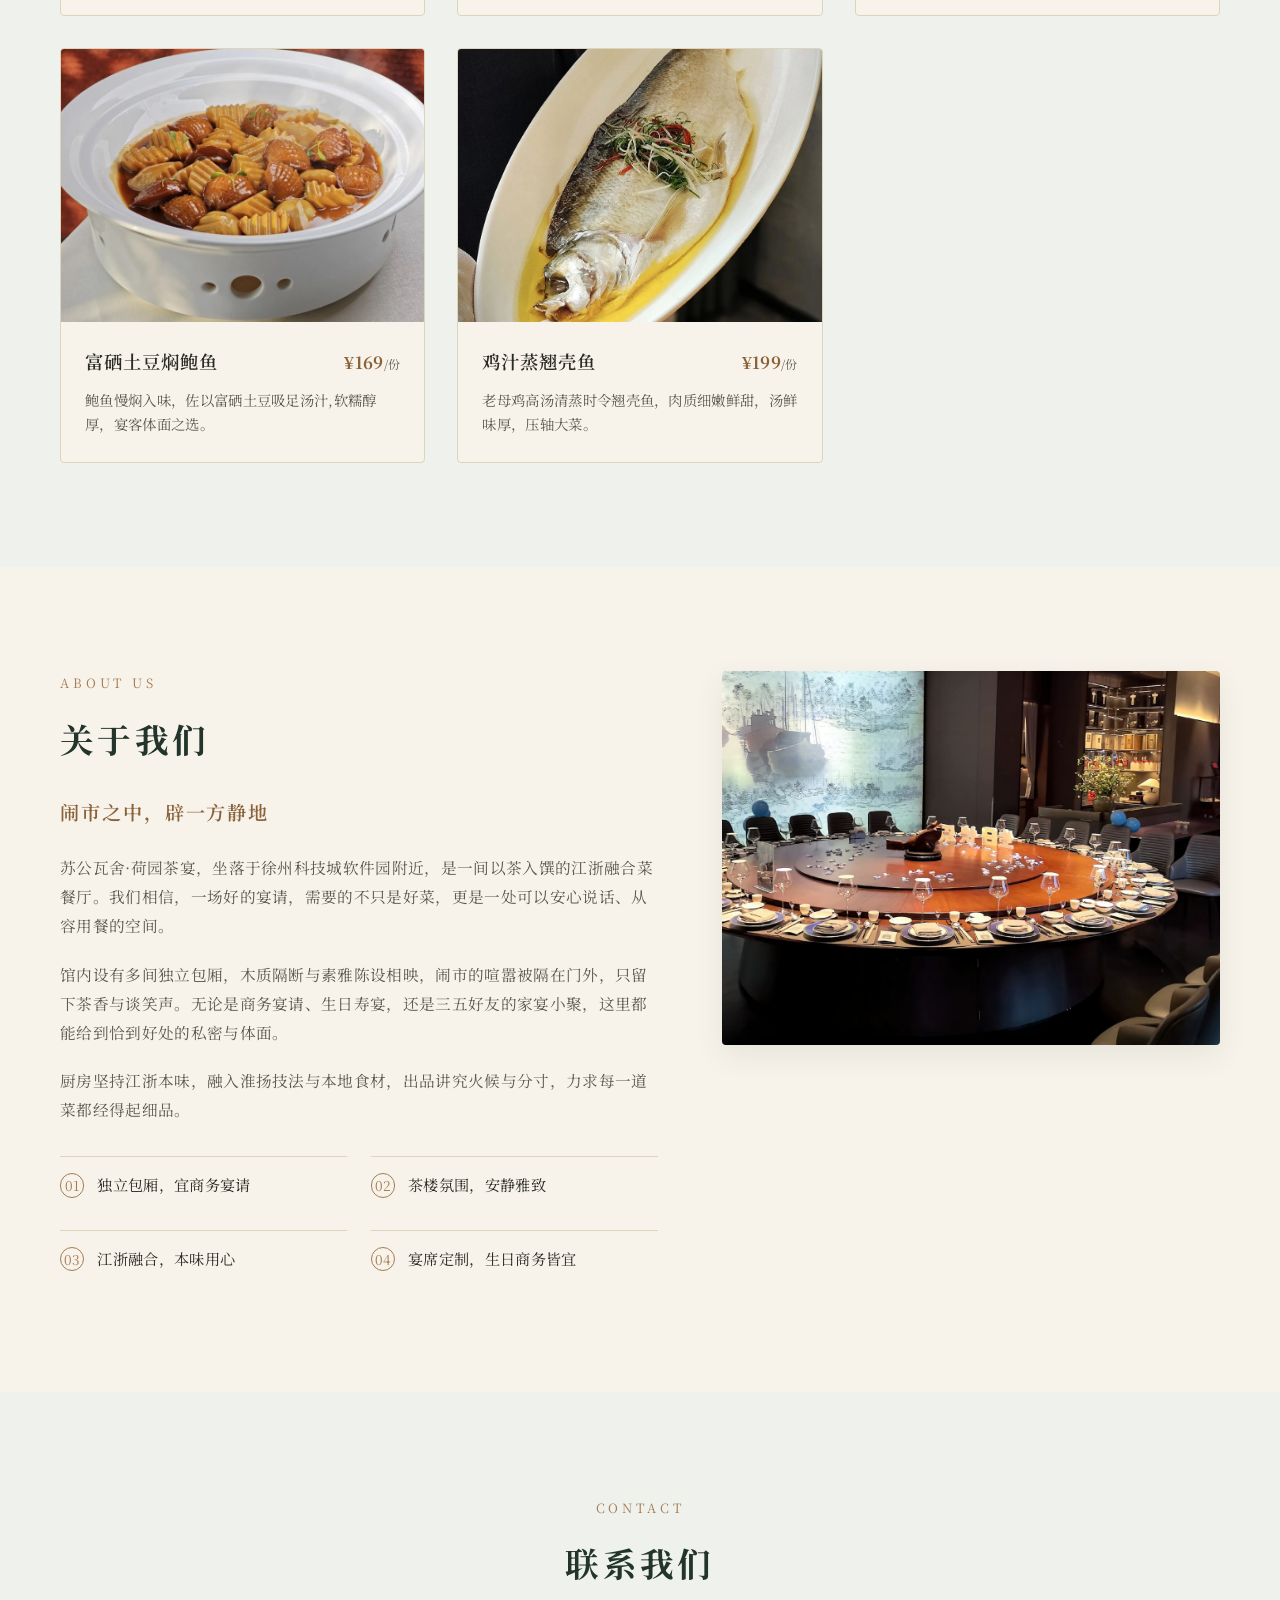
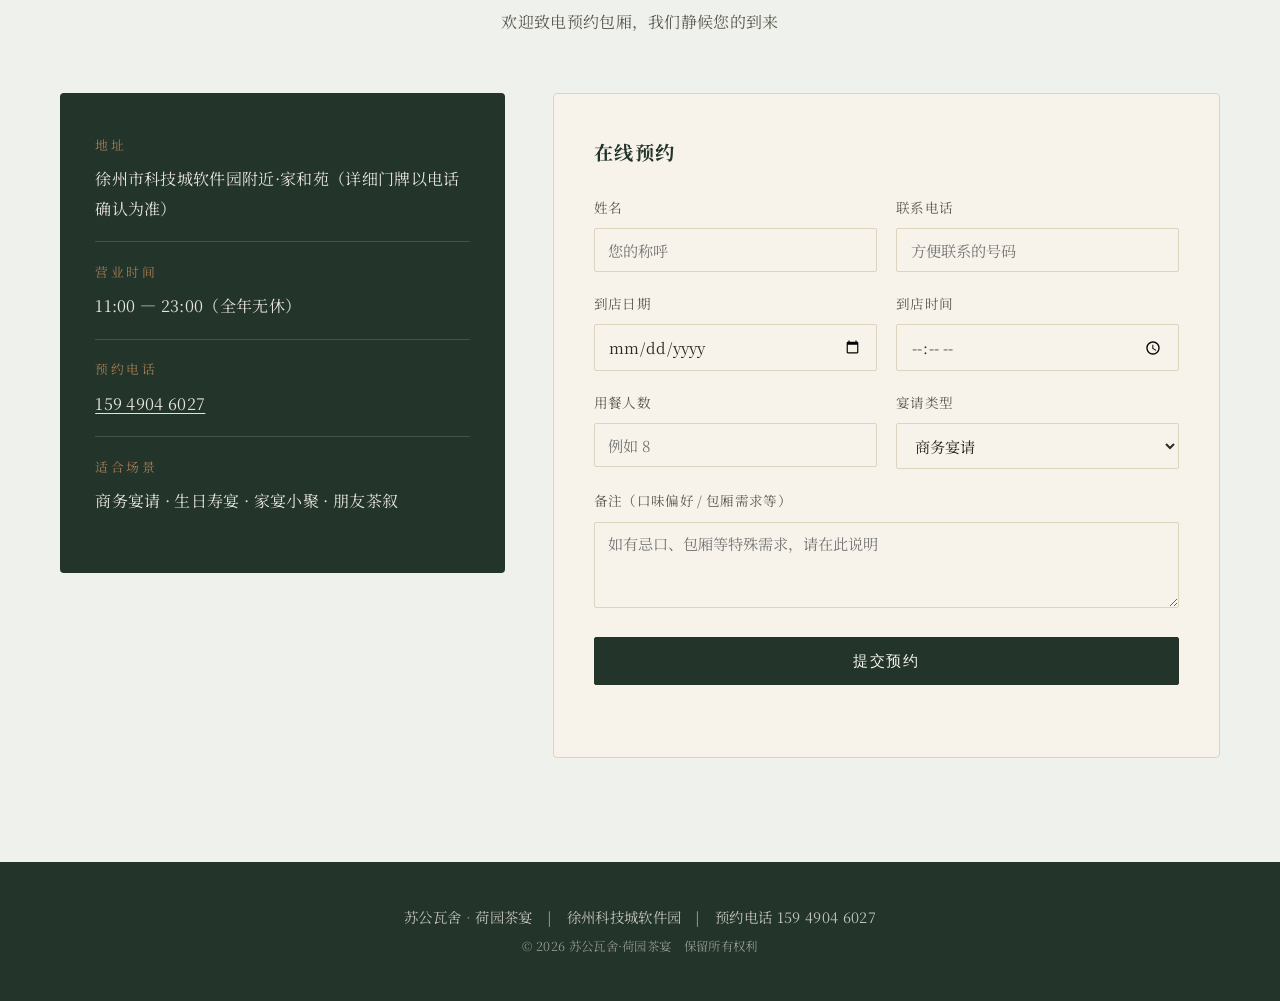
==== commit 954e2cf8: "替换首页主视觉与关于我们环境图，补充地址楼盘信息 首页主视觉改用包厢廊道实景（新中式灯笼+黑金云石走廊）， 关于我们板块改用圆桌包厢宴席实景。地址补充"家和苑"楼盘名。 前台大堂照片先存入 asset" ====
--- a/index.html
+++ b/index.html
@@ -45,16 +45,8 @@
       <a href="#dishes" class="btn btn-ghost">查看招牌菜</a>
     </div>
   </div>
-  <div class="hero-visual" role="img" aria-label="茶楼环境主视觉图（占位，待替换实拍图）">
-    <div class="visual-placeholder">
-      <svg width="56" height="56" viewBox="0 0 24 24" fill="none" stroke="currentColor" stroke-width="1.2">
-        <path d="M4 8h13a3 3 0 0 1 0 6h-1"/>
-        <path d="M4 8v8a2 2 0 0 0 2 2h8a2 2 0 0 0 2-2v-8"/>
-        <path d="M8 3c0 1.2-1 1.3-1 2.5S8 7 8 7"/>
-        <path d="M12 3c0 1.2-1 1.3-1 2.5S12 7 12 7"/>
-      </svg>
-      <span>主视觉图待替换<br>建议：包厢 / 茶席实拍图</span>
-    </div>
+  <div class="hero-visual">
+    <img src="assets/env/hero.jpg" alt="苏公瓦舍·荷园茶宴 包厢廊道实景">
   </div>
   <a href="#dishes" class="scroll-hint" aria-hidden="true">
     <span></span>
@@ -156,16 +148,8 @@
         <li><span class="feat-num">04</span><span>宴席定制，生日商务皆宜</span></li>
       </ul>
     </div>
-    <div class="about-visual" role="img" aria-label="包厢/环境实拍图待替换">
-      <div class="visual-placeholder small">
-        <svg width="44" height="44" viewBox="0 0 24 24" fill="none" stroke="currentColor" stroke-width="1.2">
-          <rect x="3" y="4" width="18" height="16" rx="1"/>
-          <path d="M3 9h18"/>
-          <path d="M8 4v5"/>
-          <path d="M16 4v5"/>
-        </svg>
-        <span>环境 / 包厢图待替换</span>
-      </div>
+    <div class="about-visual">
+      <img src="assets/env/about.jpg" alt="苏公瓦舍·荷园茶宴 包厢圆桌宴席实景">
     </div>
   </div>
 </section>
@@ -181,7 +165,7 @@
       <div class="contact-info">
         <div class="info-item">
           <span class="info-label">地址</span>
-          <p>徐州市科技城软件园附近（详细地址以电话确认为准）</p>
+          <p>徐州市科技城软件园附近·家和苑（详细门牌以电话确认为准）</p>
         </div>
         <div class="info-item">
           <span class="info-label">营业时间</span>
--- a/css/style.css
+++ b/css/style.css
@@ -223,25 +223,14 @@
   max-width: 420px;
   border-radius: 4px;
   overflow: hidden;
-}
-.visual-placeholder {
+  box-shadow: var(--shadow);
+}
+.hero-visual img {
   width: 100%;
   height: 100%;
-  display: flex;
-  flex-direction: column;
-  align-items: center;
-  justify-content: center;
-  gap: 1rem;
-  text-align: center;
-  background: linear-gradient(150deg, var(--ink-green) 0%, var(--ink-green-soft) 55%, var(--wood-deep) 130%);
-  color: rgba(247, 243, 234, 0.85);
-  font-size: 0.9rem;
-  letter-spacing: 0.06em;
-  line-height: 1.7;
-  padding: 2rem;
-  border: 1px solid rgba(247, 243, 234, 0.15);
-}
-.visual-placeholder.small { aspect-ratio: 4/3; border-radius: 4px; }
+  object-fit: cover;
+  display: block;
+}
 
 .scroll-hint {
   position: absolute;
@@ -403,6 +392,14 @@
   top: 6rem;
   border-radius: 4px;
   overflow: hidden;
+  aspect-ratio: 4/3;
+  box-shadow: var(--shadow);
+}
+.about-visual img {
+  width: 100%;
+  height: 100%;
+  object-fit: cover;
+  display: block;
 }
 
 /* ---------- 联系我们 ---------- */
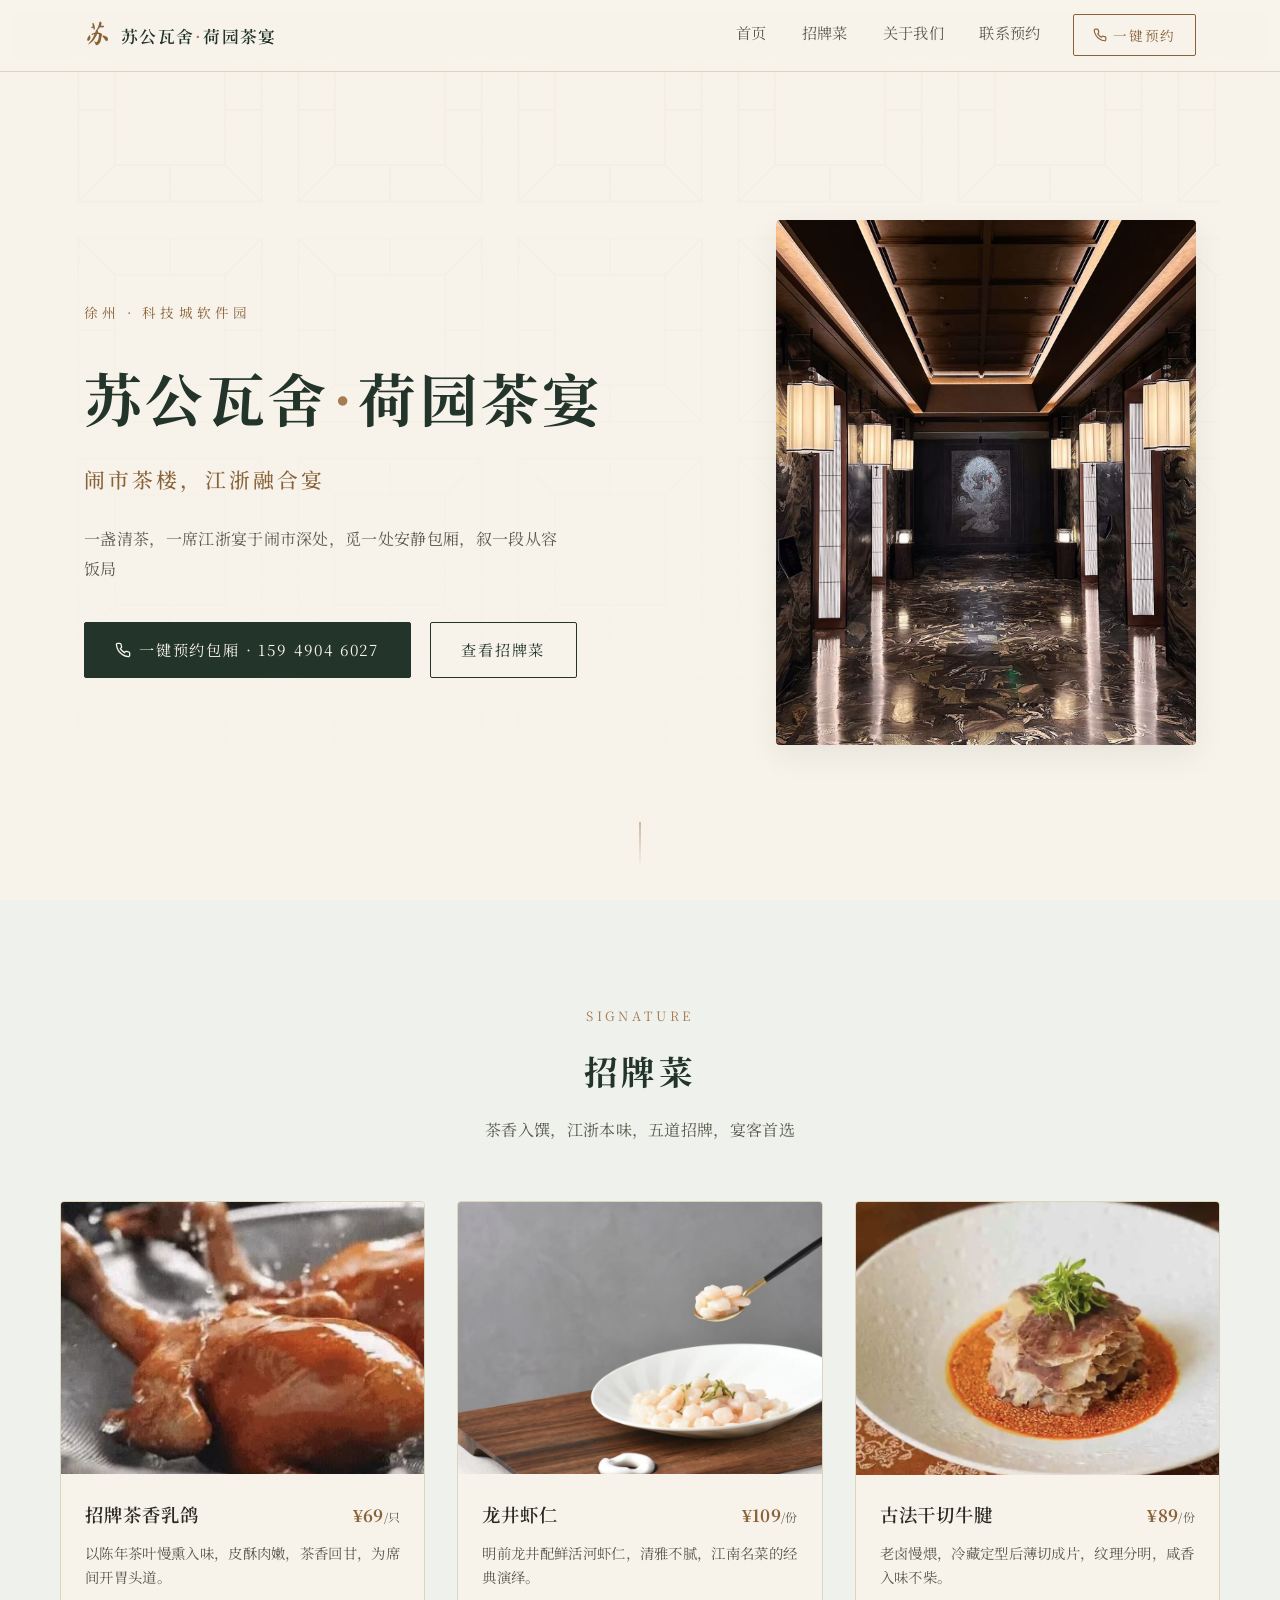
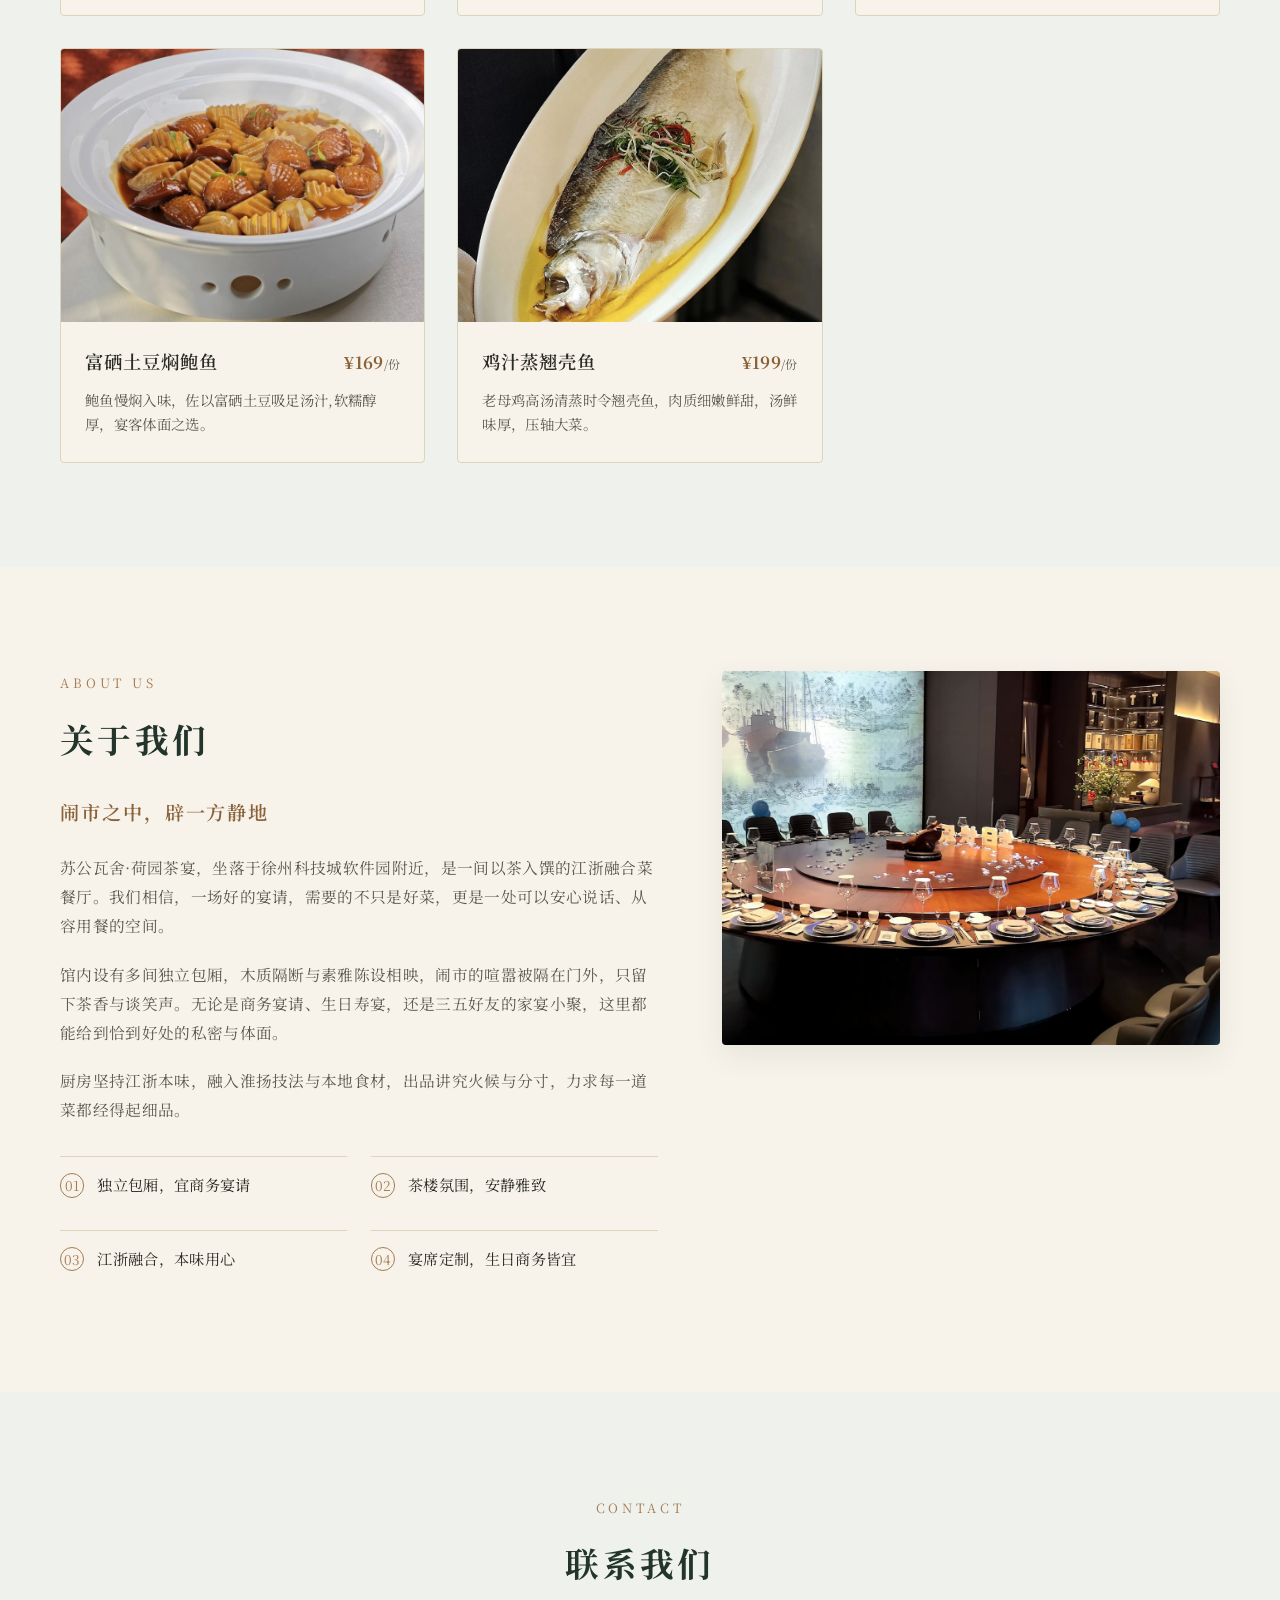
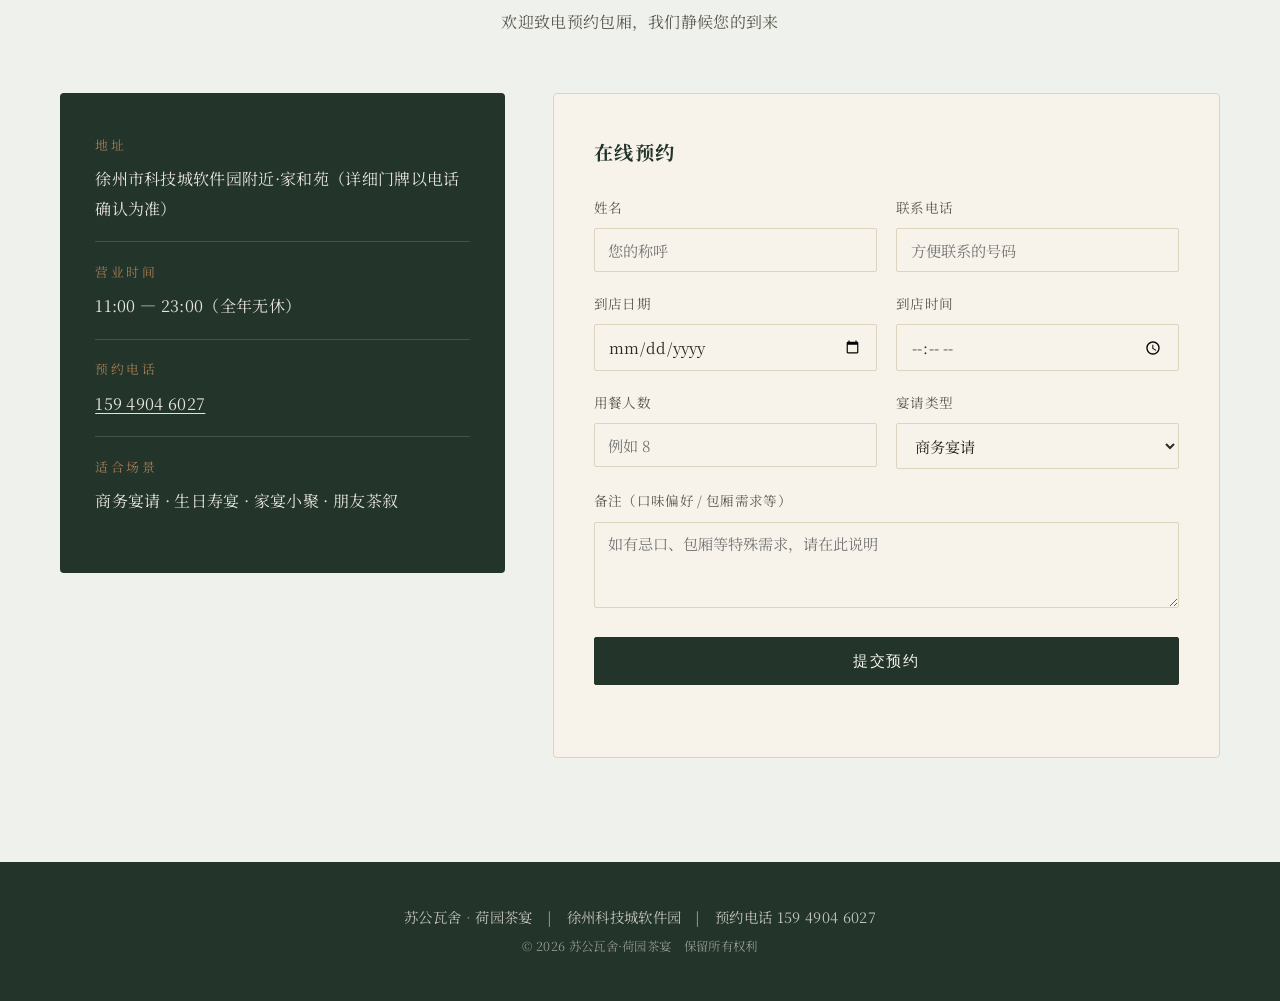
==== commit 723ba20b: "预约按钮改为一键拨号 导航栏与首页主视觉的"预约包厢"按钮改为 tel: 链接直接拨打预约电话， 不再跳转到下方表单，配上电话图标提升可点击辨识度。  Co-Authored-By: Claude S" ====
--- a/index.html
+++ b/index.html
@@ -25,7 +25,10 @@
       <a href="#about">关于我们</a>
       <a href="#contact">联系预约</a>
     </nav>
-    <a href="#contact" class="btn btn-outline nav-cta">预约包厢</a>
+    <a href="tel:15949046027" class="btn btn-outline nav-cta">
+      <svg class="btn-icon" width="14" height="14" viewBox="0 0 24 24" fill="none" stroke="currentColor" stroke-width="2"><path d="M22 16.92v3a2 2 0 0 1-2.18 2 19.79 19.79 0 0 1-8.63-3.07 19.5 19.5 0 0 1-6-6 19.79 19.79 0 0 1-3.07-8.67A2 2 0 0 1 4.11 2h3a2 2 0 0 1 2 1.72c.127.96.362 1.903.7 2.81a2 2 0 0 1-.45 2.11L8.09 9.91a16 16 0 0 0 6 6l1.27-1.27a2 2 0 0 1 2.11-.45c.907.338 1.85.573 2.81.7A2 2 0 0 1 22 16.92z"/></svg>
+      一键预约
+    </a>
     <button class="nav-toggle" id="navToggle" aria-label="打开菜单">
       <span></span><span></span><span></span>
     </button>
@@ -41,7 +44,10 @@
     <p class="hero-slogan">闹市茶楼，江浙融合宴</p>
     <p class="hero-desc">一盏清茶，一席江浙宴<br class="br-mobile">于闹市深处，觅一处安静包厢，叙一段从容饭局</p>
     <div class="hero-actions">
-      <a href="#contact" class="btn btn-primary">预约包厢</a>
+      <a href="tel:15949046027" class="btn btn-primary">
+        <svg class="btn-icon" width="16" height="16" viewBox="0 0 24 24" fill="none" stroke="currentColor" stroke-width="2"><path d="M22 16.92v3a2 2 0 0 1-2.18 2 19.79 19.79 0 0 1-8.63-3.07 19.5 19.5 0 0 1-6-6 19.79 19.79 0 0 1-3.07-8.67A2 2 0 0 1 4.11 2h3a2 2 0 0 1 2 1.72c.127.96.362 1.903.7 2.81a2 2 0 0 1-.45 2.11L8.09 9.91a16 16 0 0 0 6 6l1.27-1.27a2 2 0 0 1 2.11-.45c.907.338 1.85.573 2.81.7A2 2 0 0 1 22 16.92z"/></svg>
+        一键预约包厢 · 159 4904 6027
+      </a>
       <a href="#dishes" class="btn btn-ghost">查看招牌菜</a>
     </div>
   </div>
--- a/css/style.css
+++ b/css/style.css
@@ -78,6 +78,10 @@
 .btn-outline:hover {
   background: var(--wood-deep);
   color: var(--rice-white);
+}
+.btn-icon {
+  flex-shrink: 0;
+  margin-right: 0.5em;
 }
 
 /* ---------- 顶部导航 ---------- */
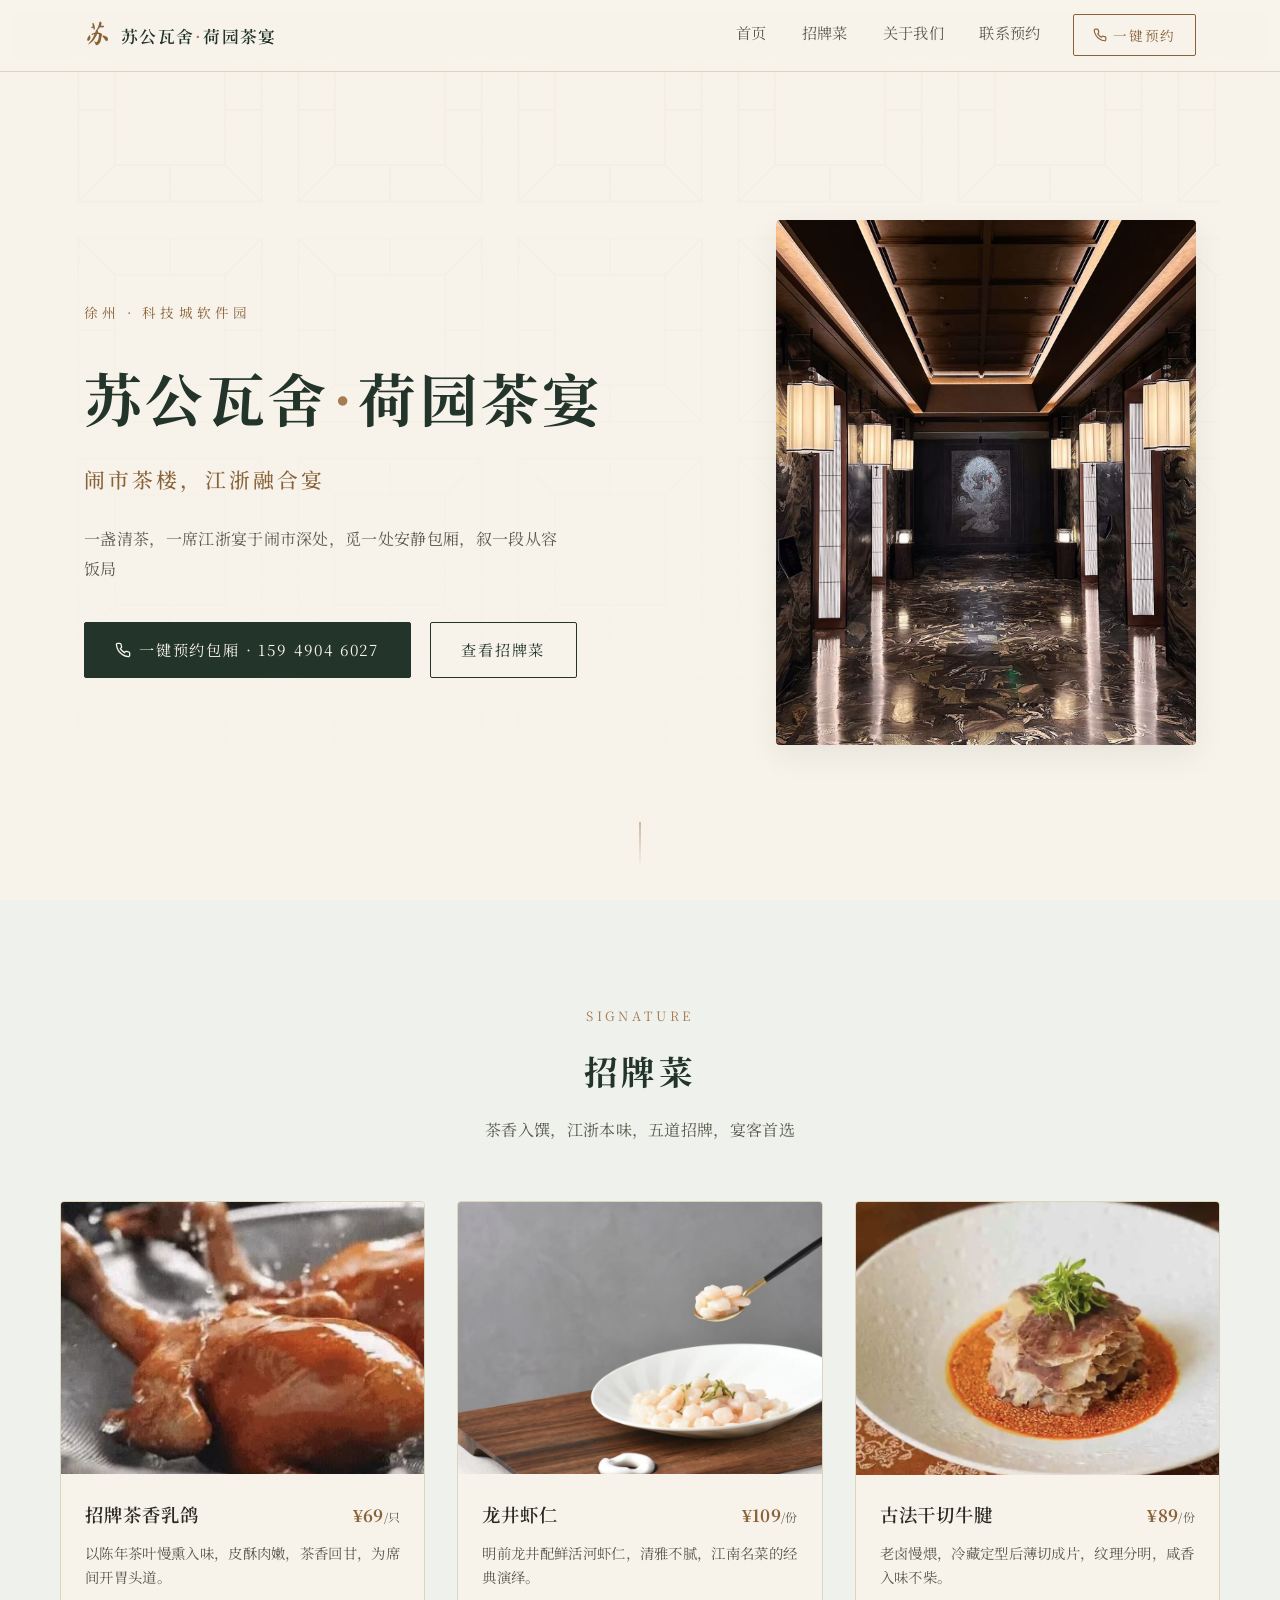
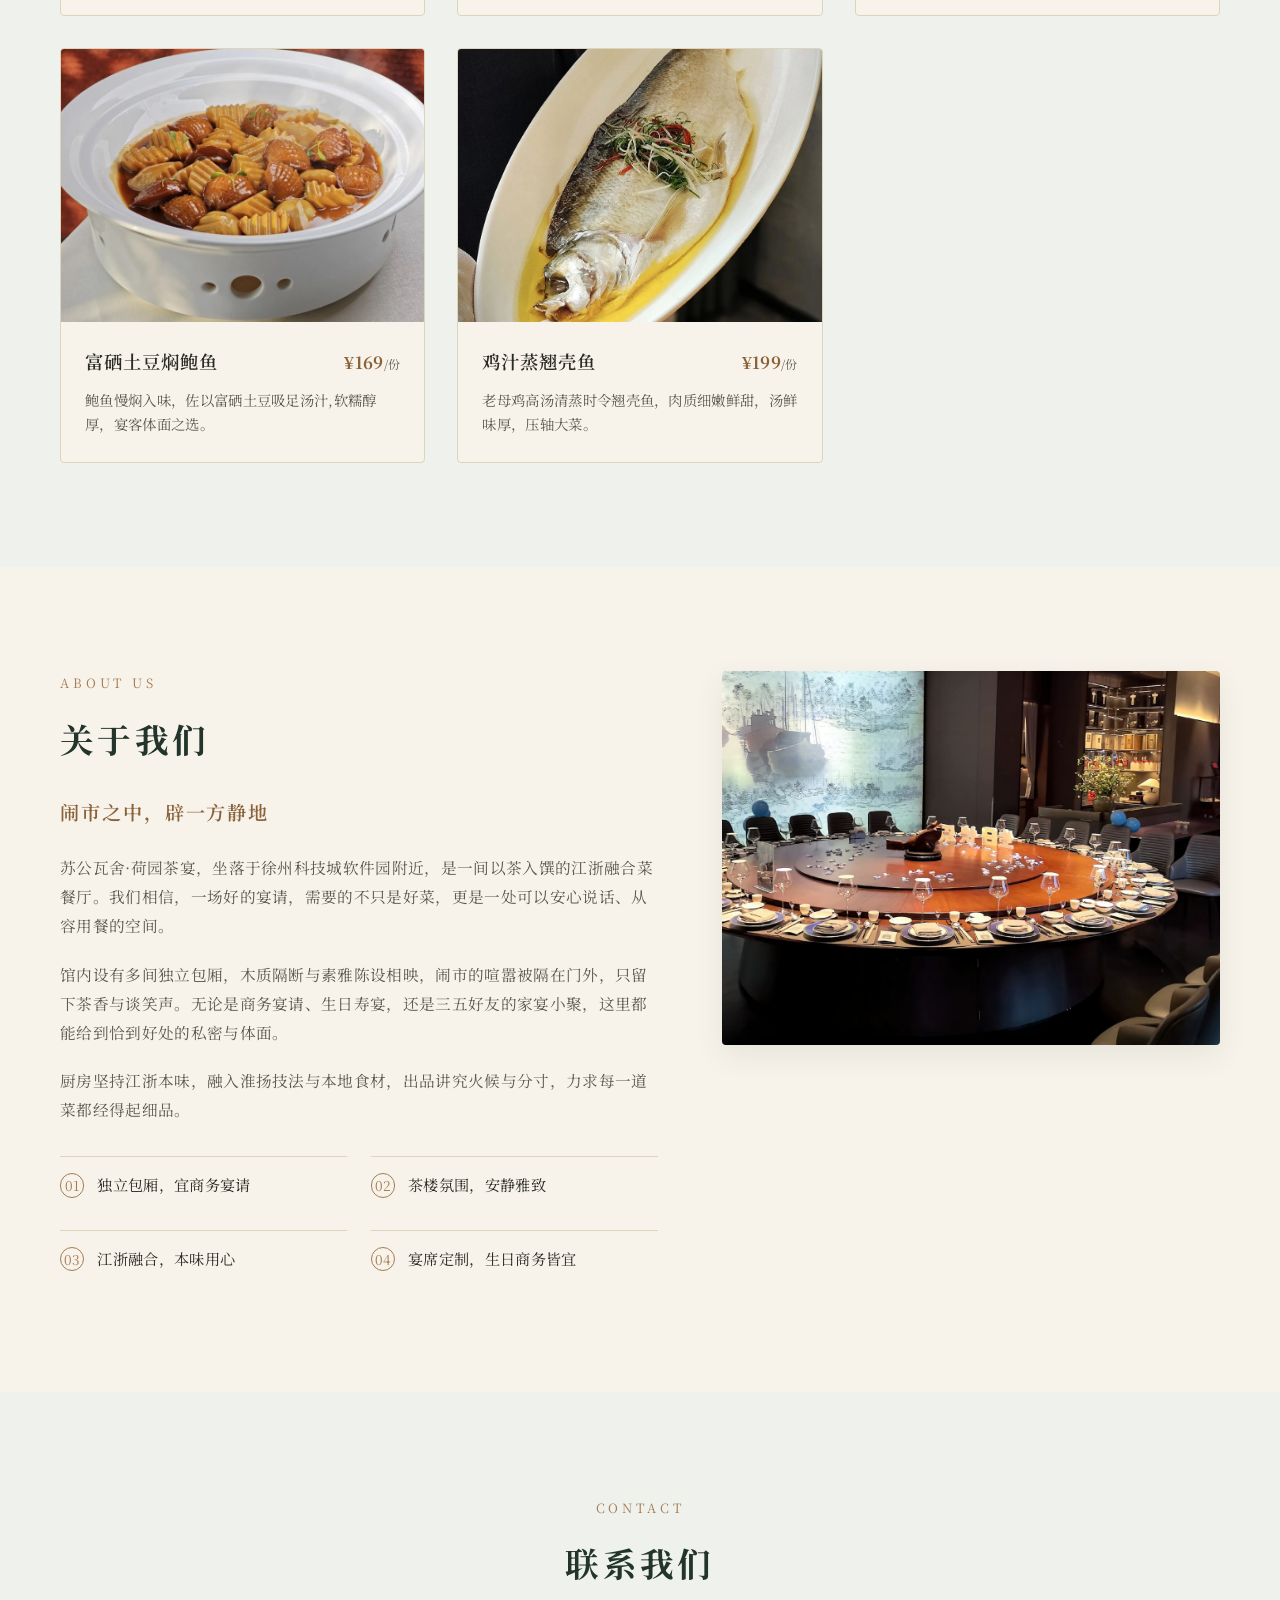
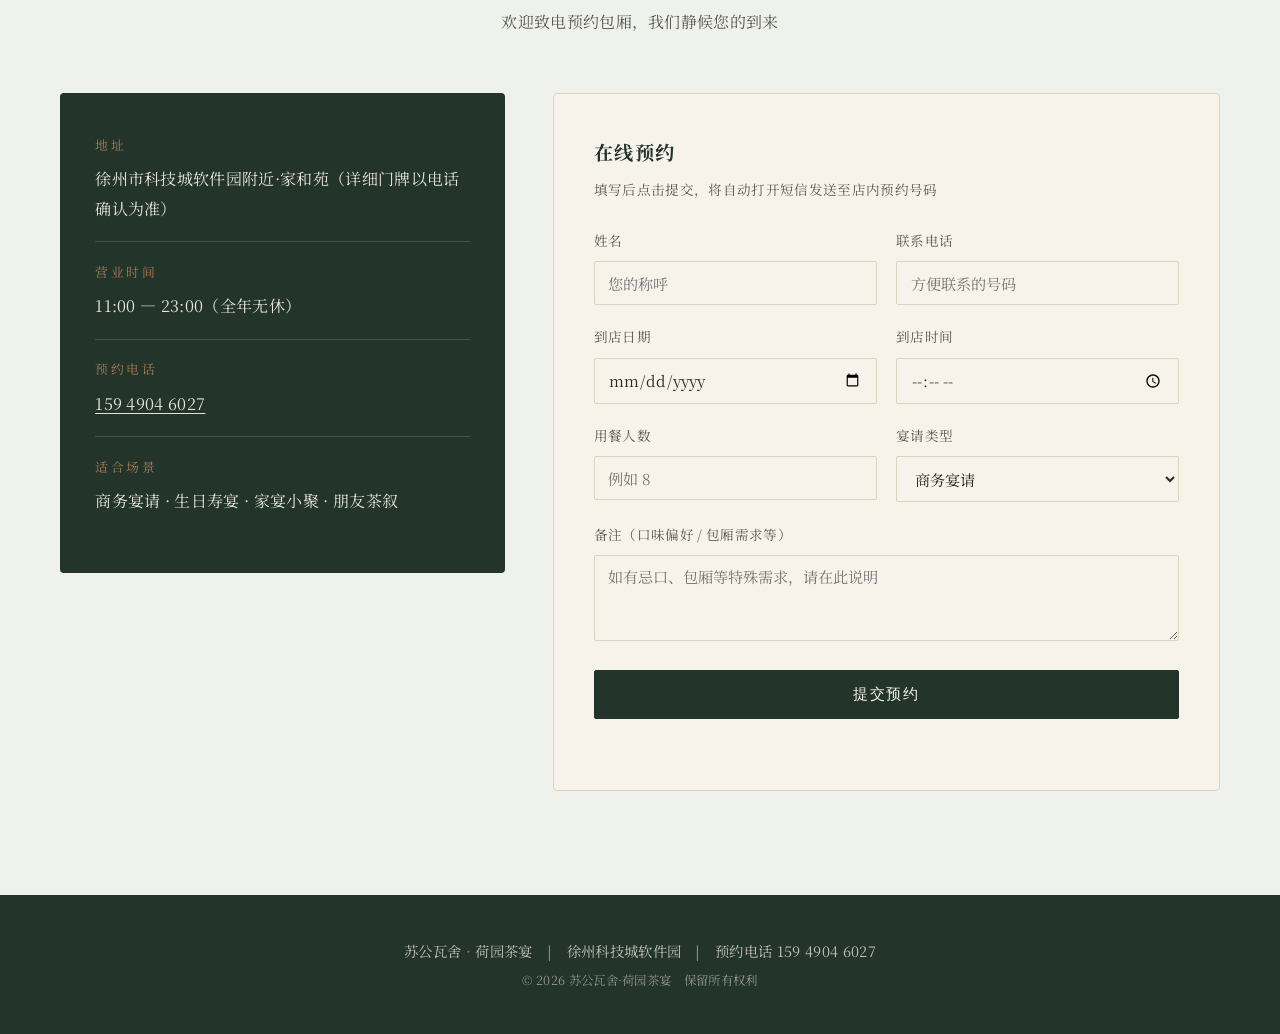
==== commit 66d57334: "预约表单改为一键发送短信，不再是纯前端演示 静态站点没有后端，之前提交后其实收不到任何通知。现在改为校验通过后 自动整理姓名/电话/到店时间/人数/宴请类型/备注，生成短信一键发送到 店内预约号码 1" ====
--- a/index.html
+++ b/index.html
@@ -189,6 +189,7 @@
 
       <form class="booking-form" id="bookingForm">
         <h3>在线预约</h3>
+        <p class="form-hint">填写后点击提交，将自动打开短信发送至店内预约号码</p>
         <div class="form-row">
           <label>
             <span>姓名</span>
--- a/css/style.css
+++ b/css/style.css
@@ -439,10 +439,15 @@
   padding: 2.5rem;
 }
 .booking-form h3 {
-  margin: 0 0 1.6rem;
+  margin: 0 0 0.5rem;
   color: var(--ink-green);
   font-size: 1.2rem;
   letter-spacing: 0.08em;
+}
+.form-hint {
+  margin: 0 0 1.6rem;
+  font-size: 0.85rem;
+  color: var(--ink-text-soft);
 }
 .form-row {
   display: grid;
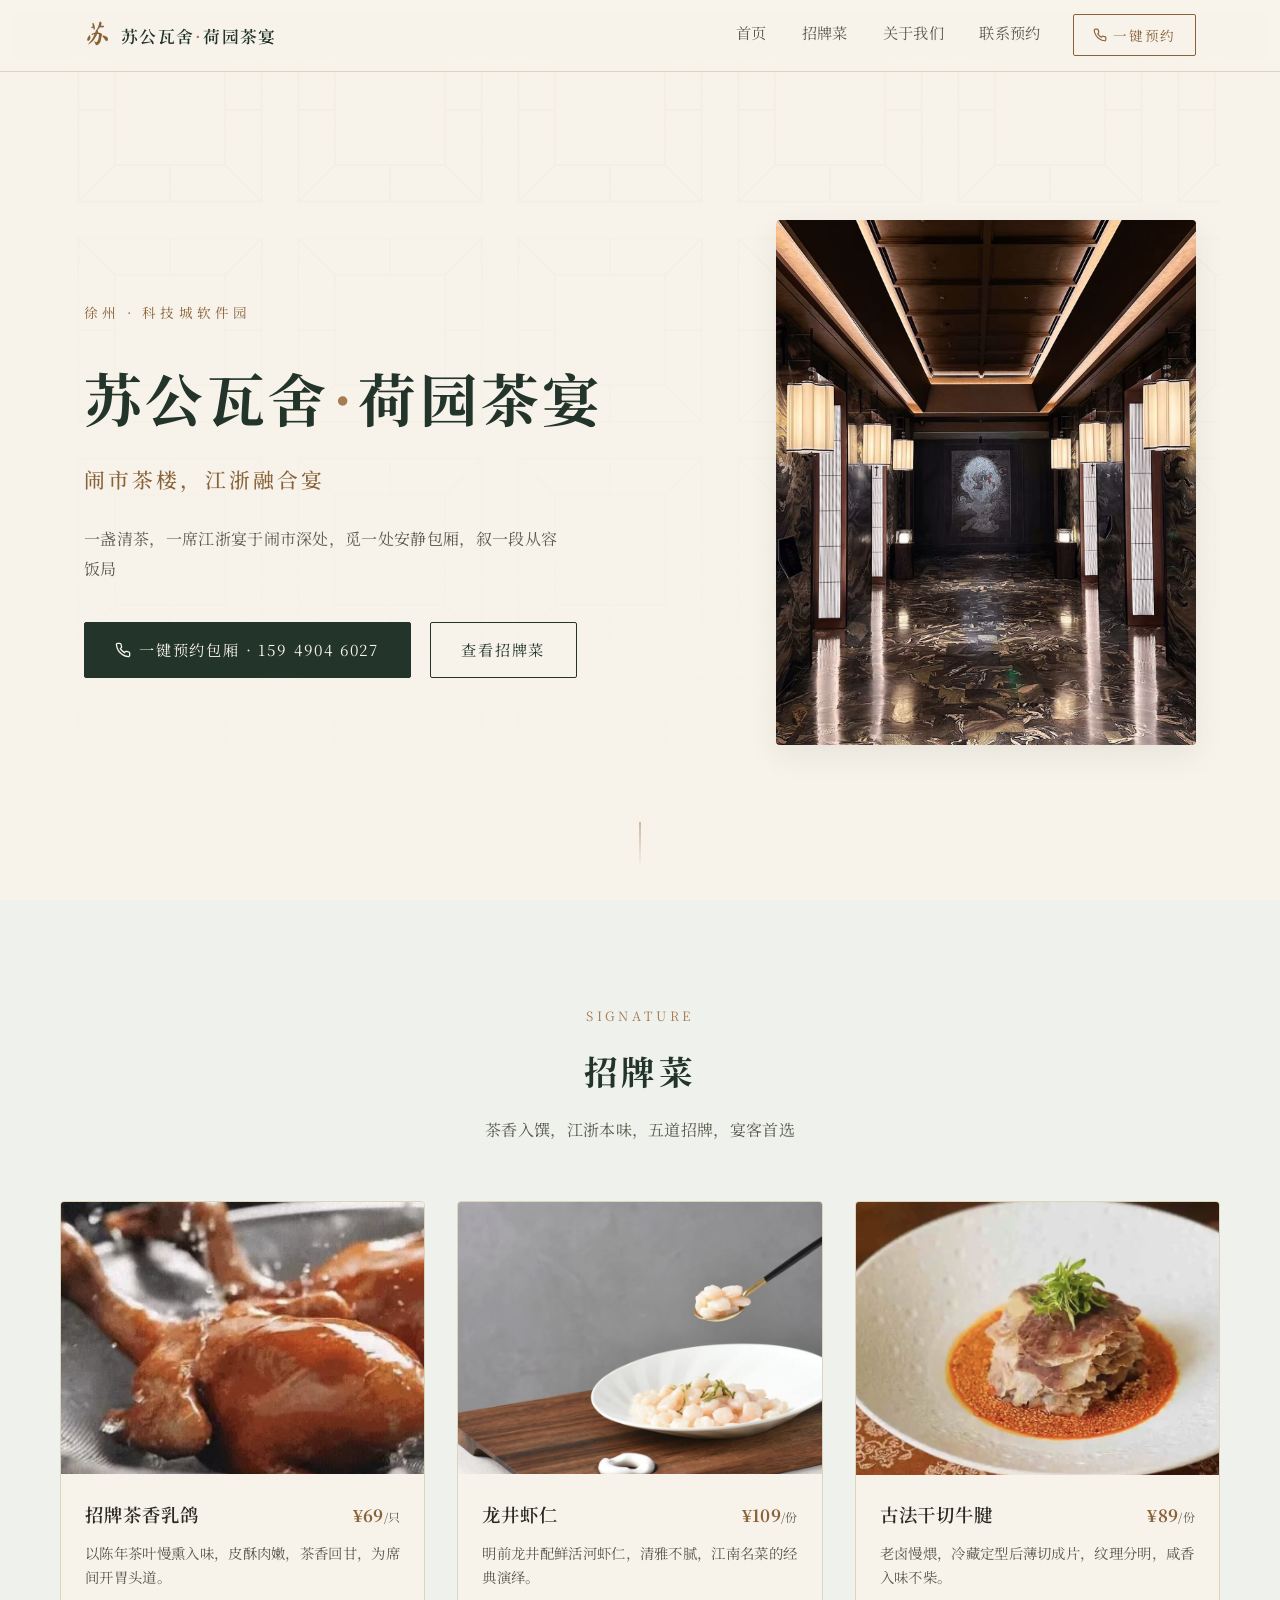
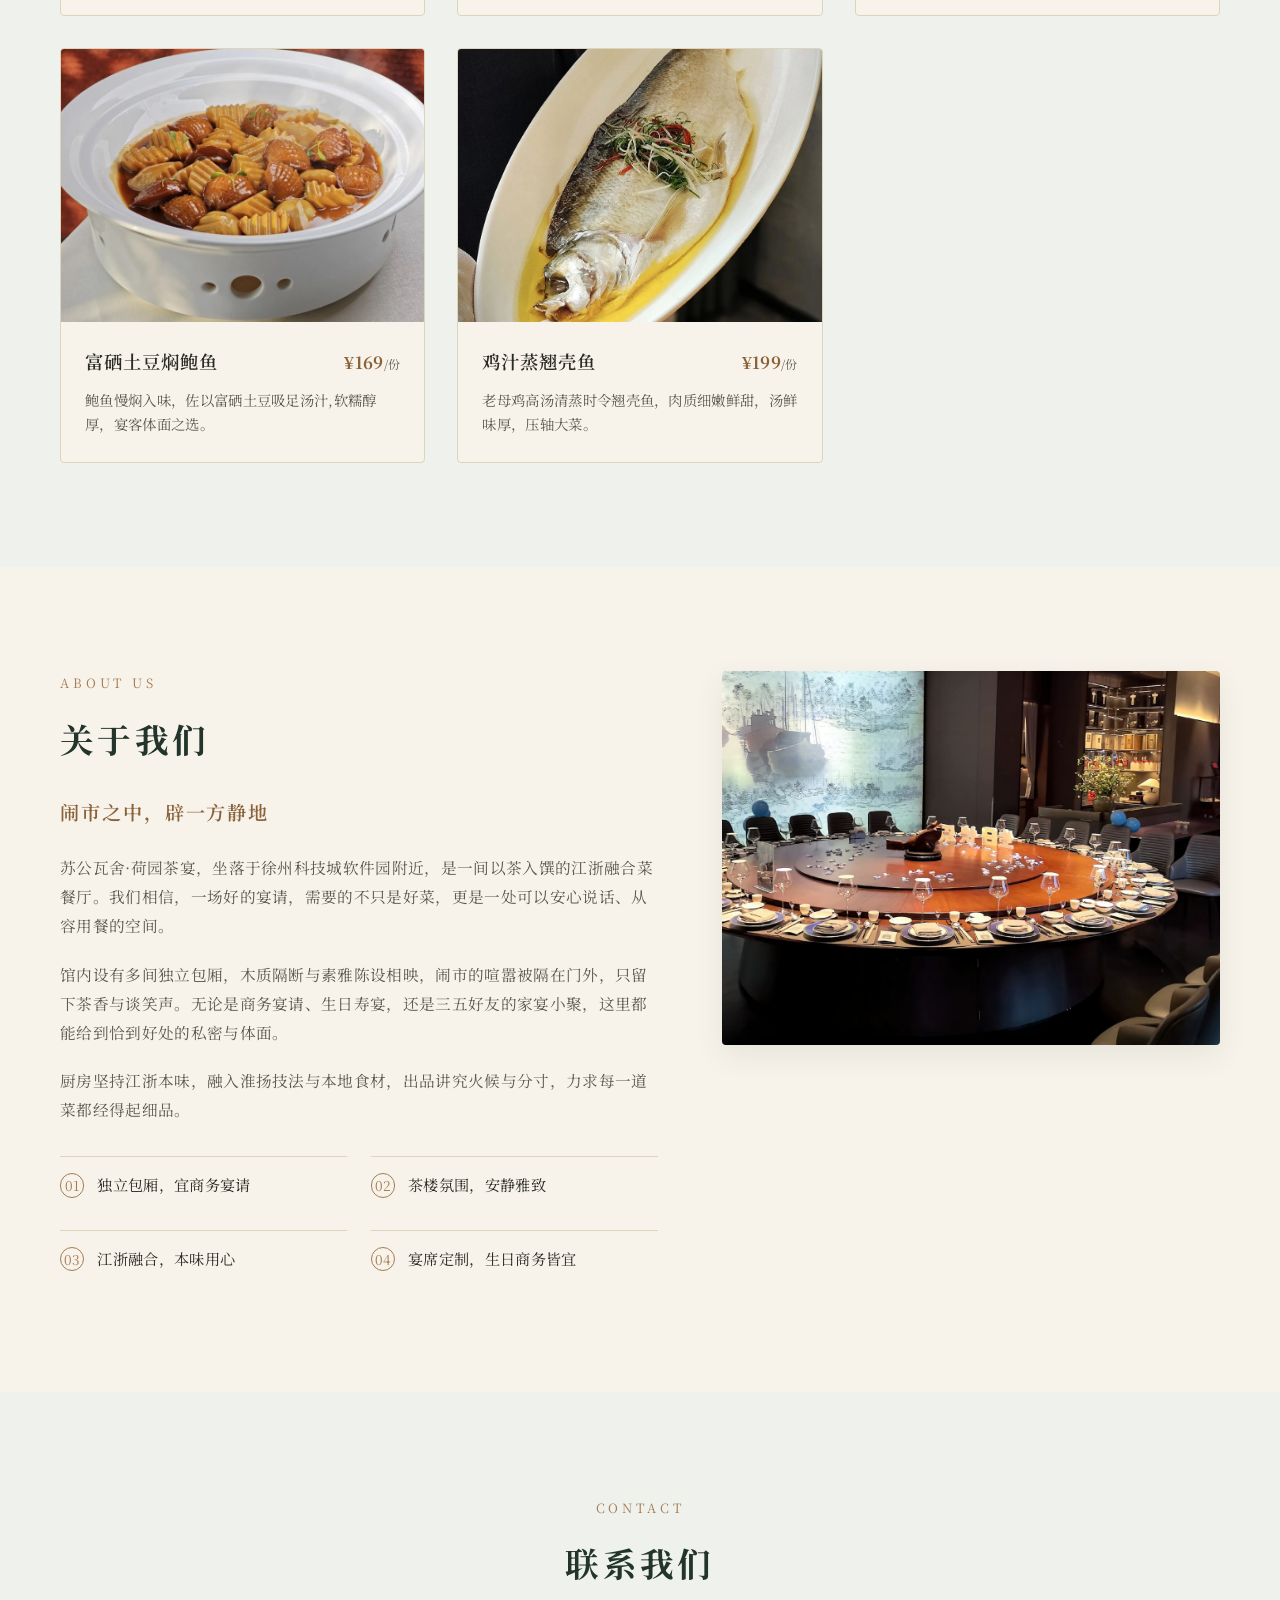
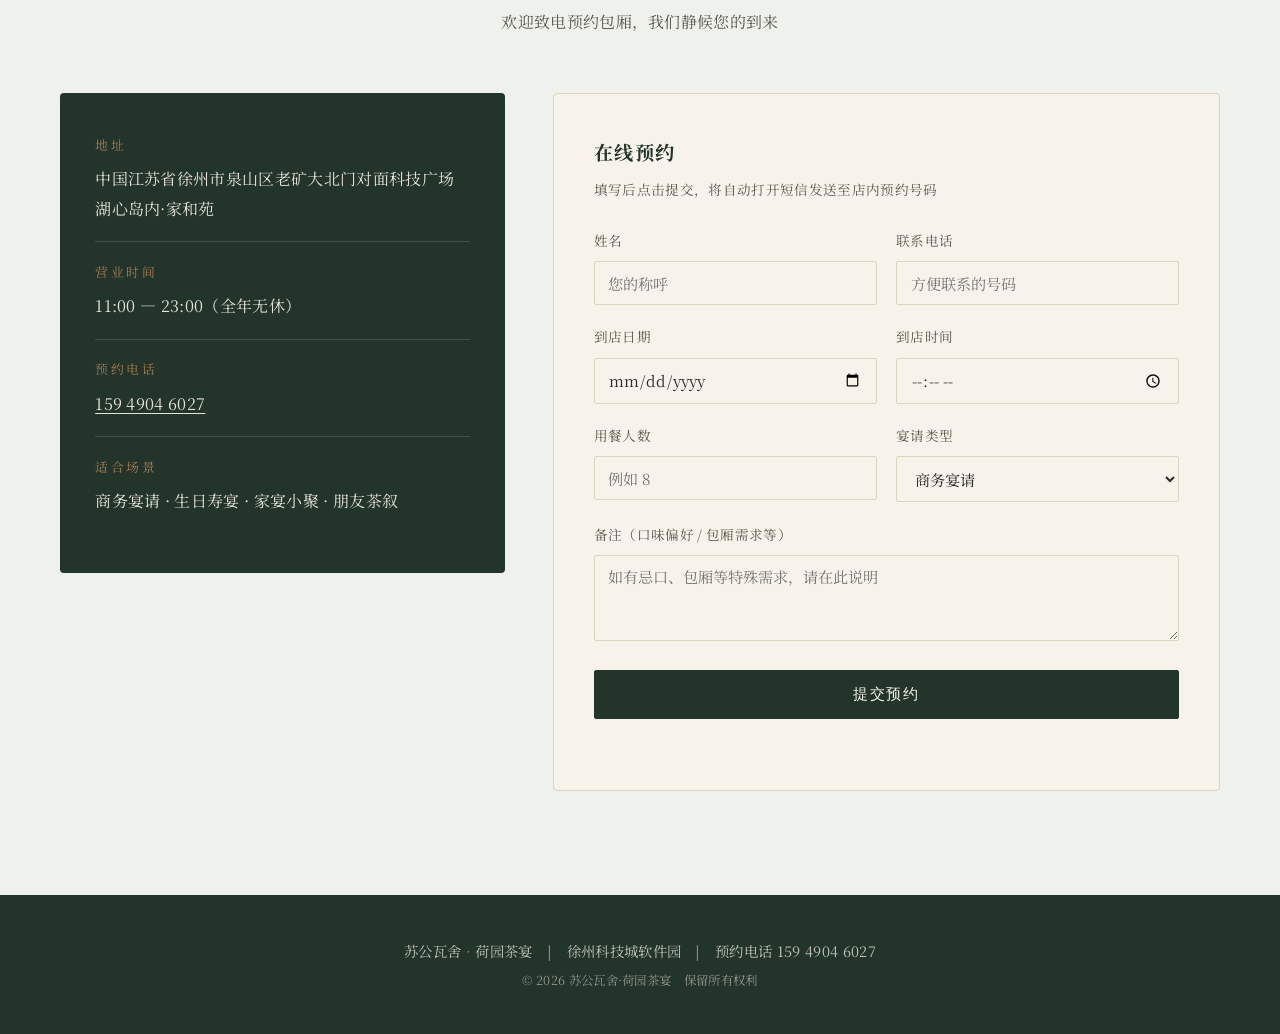
==== commit 2f7665cc: "补充详细地址 联系我们板块的地址改为完整地址：中国江苏省徐州市泉山区老矿大 北门对面科技广场湖心岛内·家和苑。  Co-Authored-By: Claude Sonnet 5 <noreply@an" ====
--- a/index.html
+++ b/index.html
@@ -171,7 +171,7 @@
       <div class="contact-info">
         <div class="info-item">
           <span class="info-label">地址</span>
-          <p>徐州市科技城软件园附近·家和苑（详细门牌以电话确认为准）</p>
+          <p>中国江苏省徐州市泉山区老矿大北门对面科技广场湖心岛内·家和苑</p>
         </div>
         <div class="info-item">
           <span class="info-label">营业时间</span>
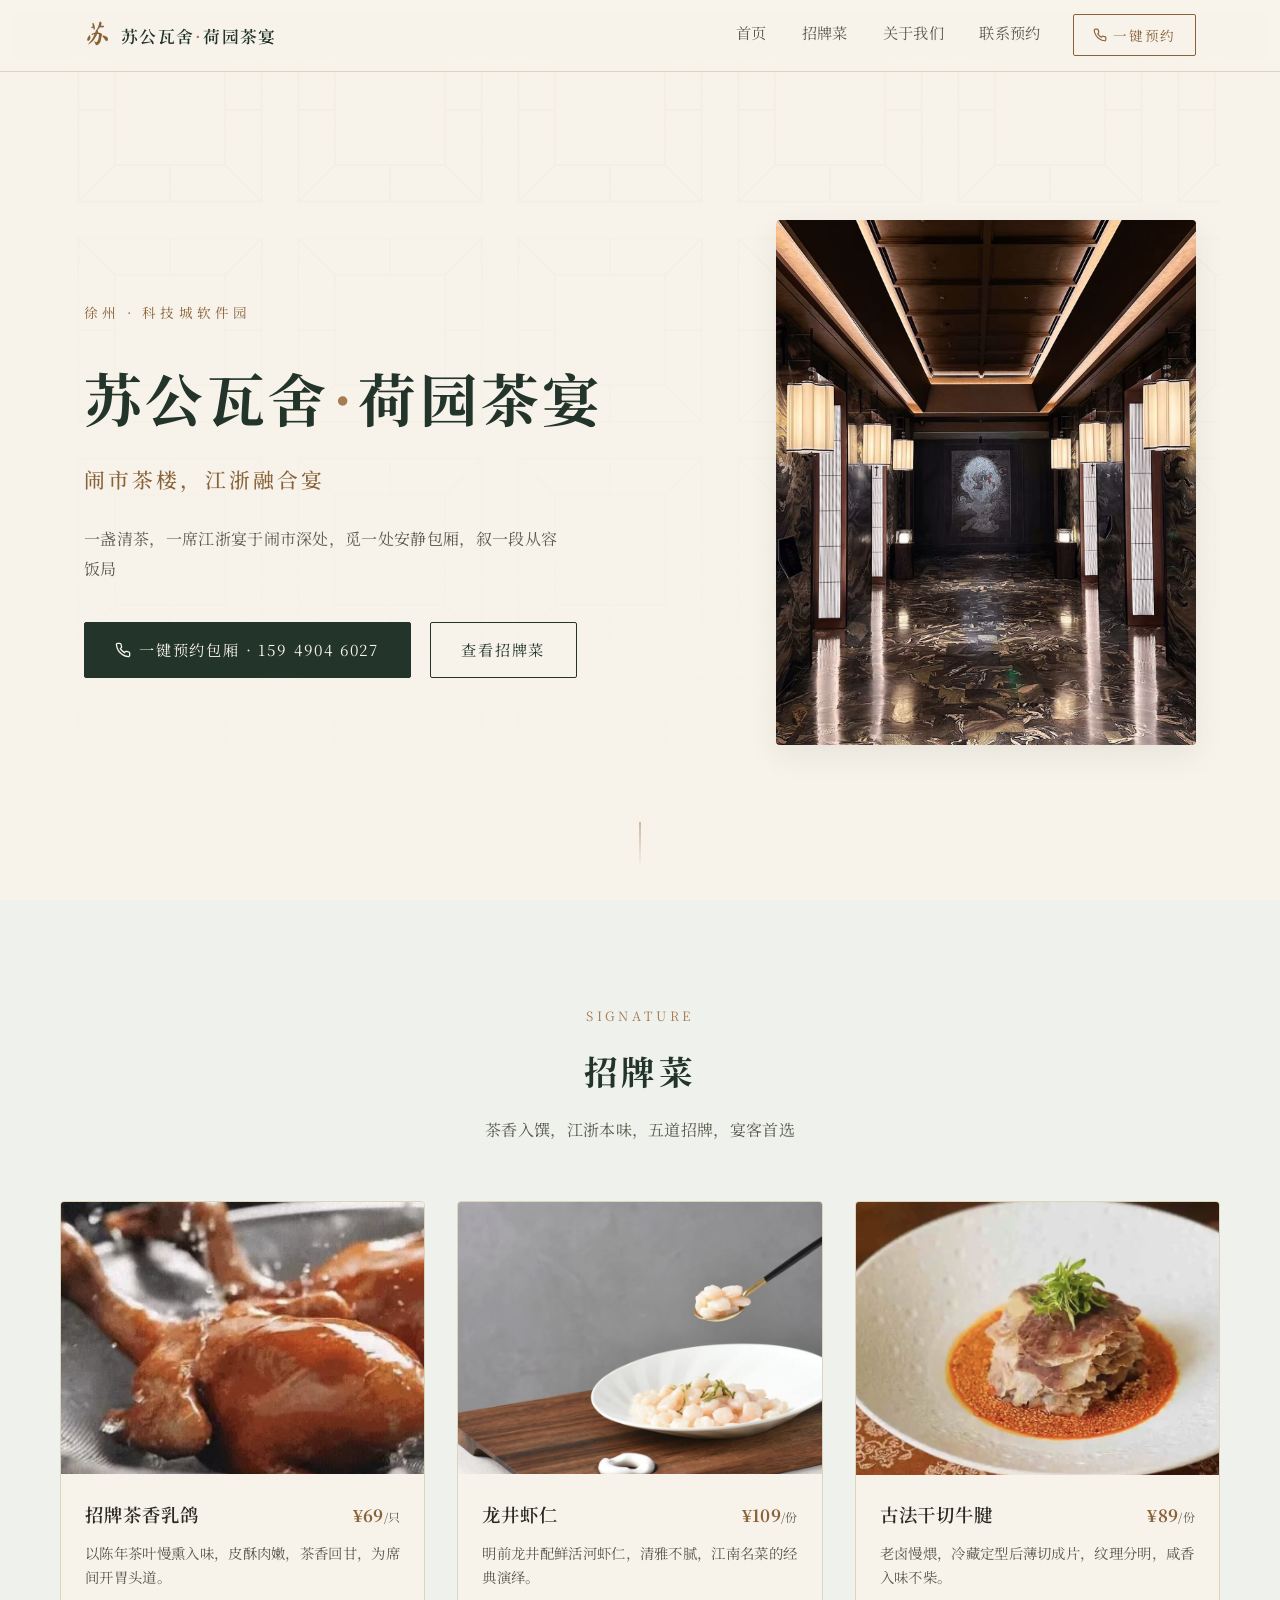
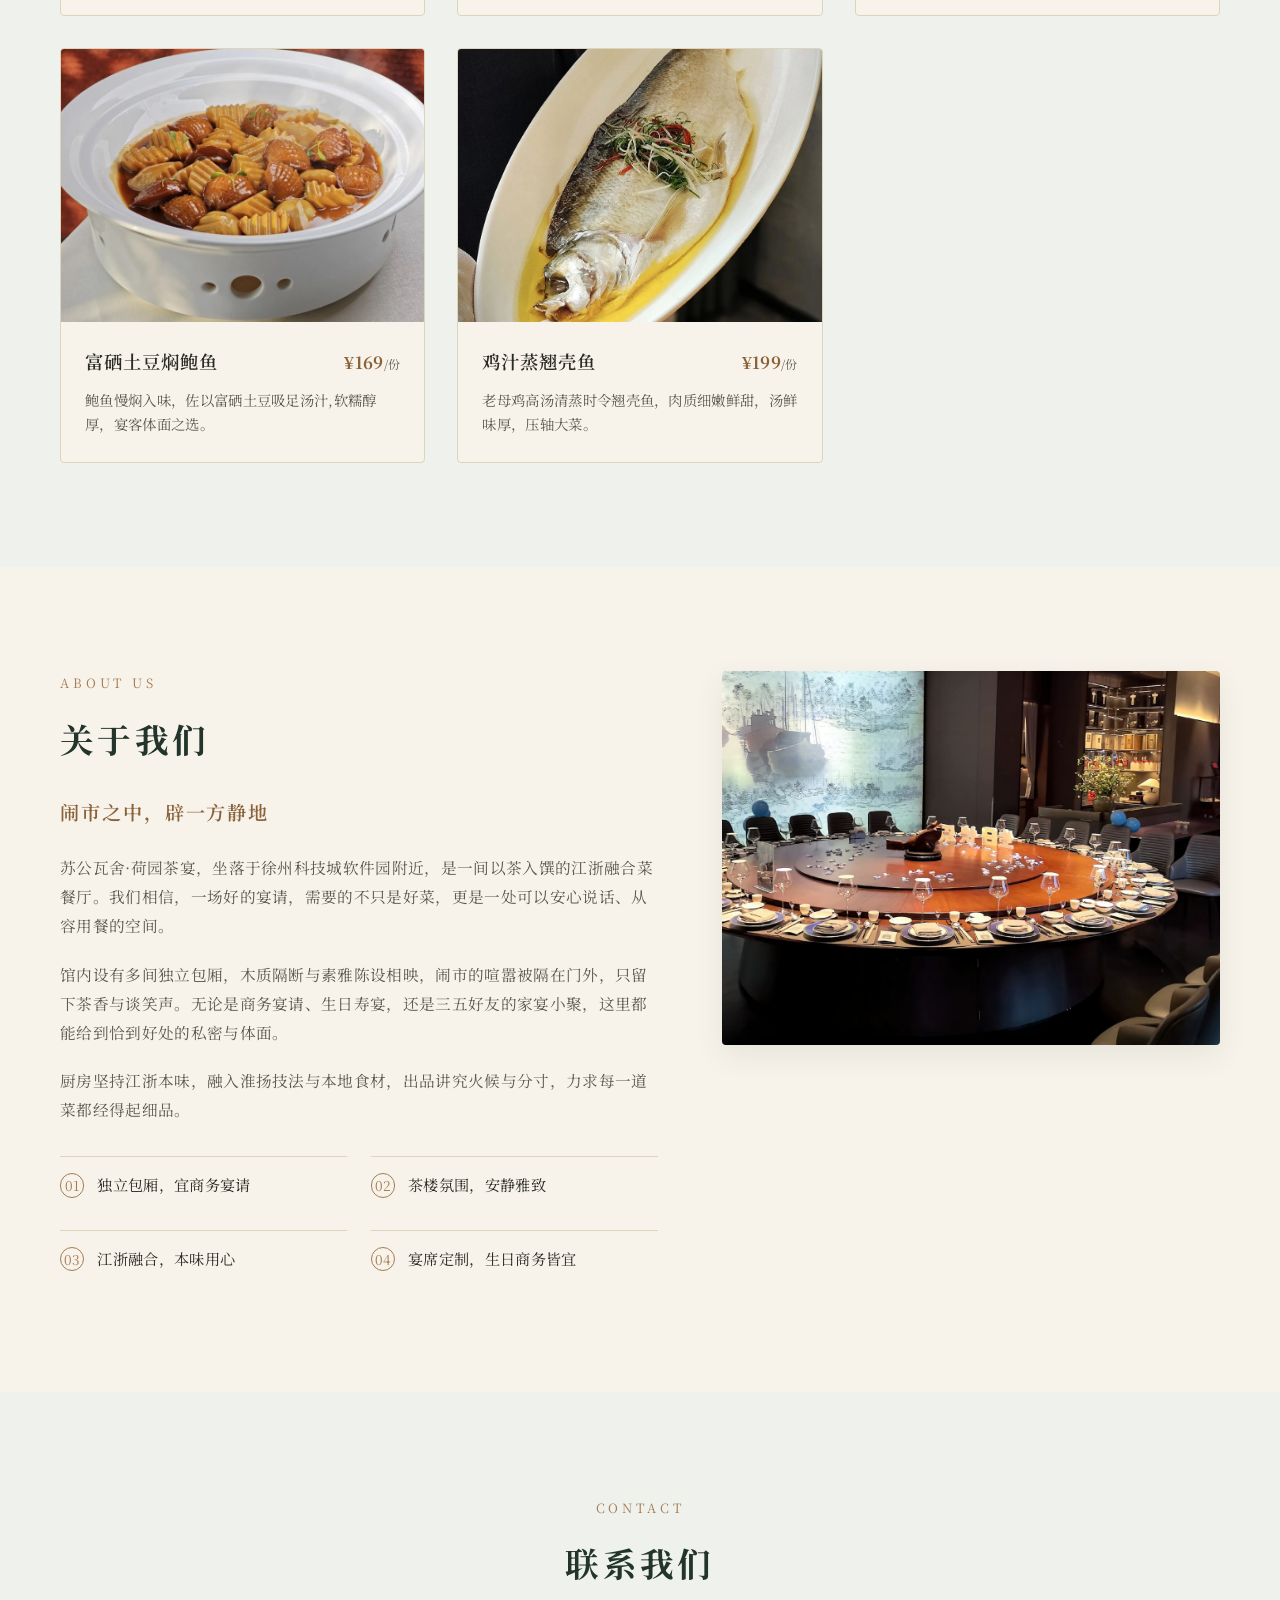
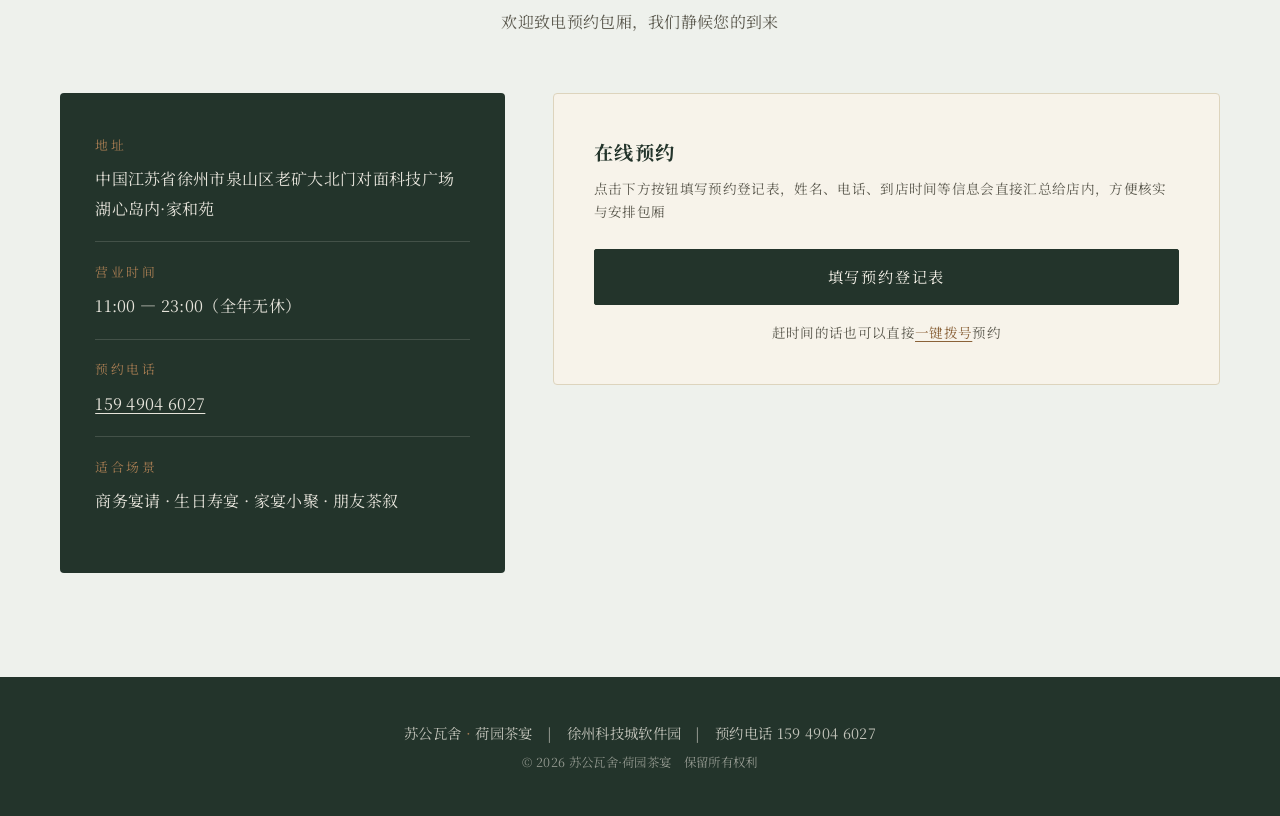
==== commit 5d9a7377: "预约表单改接腾讯文档收集表，预约记录可集中查看 静态站点无法把表单数据真正存起来，原先的短信方案只能靠客人主动 发送。现在改为链接到腾讯文档收集表（国内可访问、免备案），客人 填写后自动汇总成表格，店" ====
--- a/index.html
+++ b/index.html
@@ -187,51 +187,17 @@
         </div>
       </div>
 
-      <form class="booking-form" id="bookingForm">
+      <div class="booking-form">
         <h3>在线预约</h3>
-        <p class="form-hint">填写后点击提交，将自动打开短信发送至店内预约号码</p>
-        <div class="form-row">
-          <label>
-            <span>姓名</span>
-            <input type="text" name="name" placeholder="您的称呼" required>
-          </label>
-          <label>
-            <span>联系电话</span>
-            <input type="tel" name="phone" placeholder="方便联系的号码" required>
-          </label>
-        </div>
-        <div class="form-row">
-          <label>
-            <span>到店日期</span>
-            <input type="date" name="date" required>
-          </label>
-          <label>
-            <span>到店时间</span>
-            <input type="time" name="time" required>
-          </label>
-        </div>
-        <div class="form-row">
-          <label>
-            <span>用餐人数</span>
-            <input type="number" name="guests" min="1" placeholder="例如 8" required>
-          </label>
-          <label>
-            <span>宴请类型</span>
-            <select name="type">
-              <option value="business">商务宴请</option>
-              <option value="birthday">生日寿宴</option>
-              <option value="family">家宴小聚</option>
-              <option value="tea">茶叙 / 其他</option>
-            </select>
-          </label>
-        </div>
-        <label class="form-full">
-          <span>备注（口味偏好 / 包厢需求等）</span>
-          <textarea name="note" rows="3" placeholder="如有忌口、包厢等特殊需求，请在此说明"></textarea>
-        </label>
-        <button type="submit" class="btn btn-primary form-submit">提交预约</button>
-        <p class="form-tip" id="formTip"></p>
-      </form>
+        <p class="form-hint">点击下方按钮填写预约登记表，姓名、电话、到店时间等信息会直接汇总给店内，方便核实与安排包厢</p>
+        <a
+          href="https://docs.qq.com/form/page/DUGpxZHJ6dmNFTVpC"
+          class="btn btn-primary form-submit"
+          target="_blank"
+          rel="noopener"
+        >填写预约登记表</a>
+        <p class="form-hint form-hint-alt">赶时间的话也可以直接<a href="tel:15949046027">一键拨号</a>预约</p>
+      </div>
     </div>
   </div>
 </section>
--- a/css/style.css
+++ b/css/style.css
@@ -448,48 +448,18 @@
   margin: 0 0 1.6rem;
   font-size: 0.85rem;
   color: var(--ink-text-soft);
-}
-.form-row {
-  display: grid;
-  grid-template-columns: 1fr 1fr;
-  gap: 1.2rem;
-  margin-bottom: 1.2rem;
-}
-.booking-form label {
-  display: flex;
-  flex-direction: column;
-  gap: 0.5rem;
-  font-size: 0.85rem;
-  color: var(--ink-text-soft);
-}
-.form-full { margin-bottom: 1.4rem; }
-.booking-form input,
-.booking-form select,
-.booking-form textarea {
-  font-family: var(--font-serif);
-  font-size: 0.95rem;
-  padding: 0.7em 0.9em;
-  border: 1px solid var(--line);
-  border-radius: 2px;
-  background: var(--rice-white);
-  color: var(--ink-text);
-  outline: none;
-  transition: border-color 0.2s ease;
-}
-.booking-form input:focus,
-.booking-form select:focus,
-.booking-form textarea:focus {
-  border-color: var(--wood);
-}
-.booking-form textarea { resize: vertical; }
-.form-submit { width: 100%; margin-top: 0.4rem; }
-.form-tip {
-  margin: 0.9rem 0 0;
-  font-size: 0.88rem;
-  color: var(--ink-green);
-  min-height: 1.2em;
+  line-height: 1.7;
+}
+.form-hint-alt {
+  margin: 1rem 0 0;
   text-align: center;
 }
+.form-hint-alt a {
+  color: var(--wood-deep);
+  text-decoration: underline;
+  text-underline-offset: 3px;
+}
+.form-submit { width: 100%; }
 
 /* ---------- 页脚 ---------- */
 .site-footer {
@@ -543,7 +513,6 @@
   }
   .br-mobile { display: inline; }
   .dish-grid { grid-template-columns: 1fr; }
-  .form-row { grid-template-columns: 1fr; }
   .about-features { grid-template-columns: 1fr; }
   .section { padding: 4.5rem 1.2rem; }
   .hero-title { letter-spacing: 0.02em; font-size: clamp(2rem, 9vw, 2.8rem); }
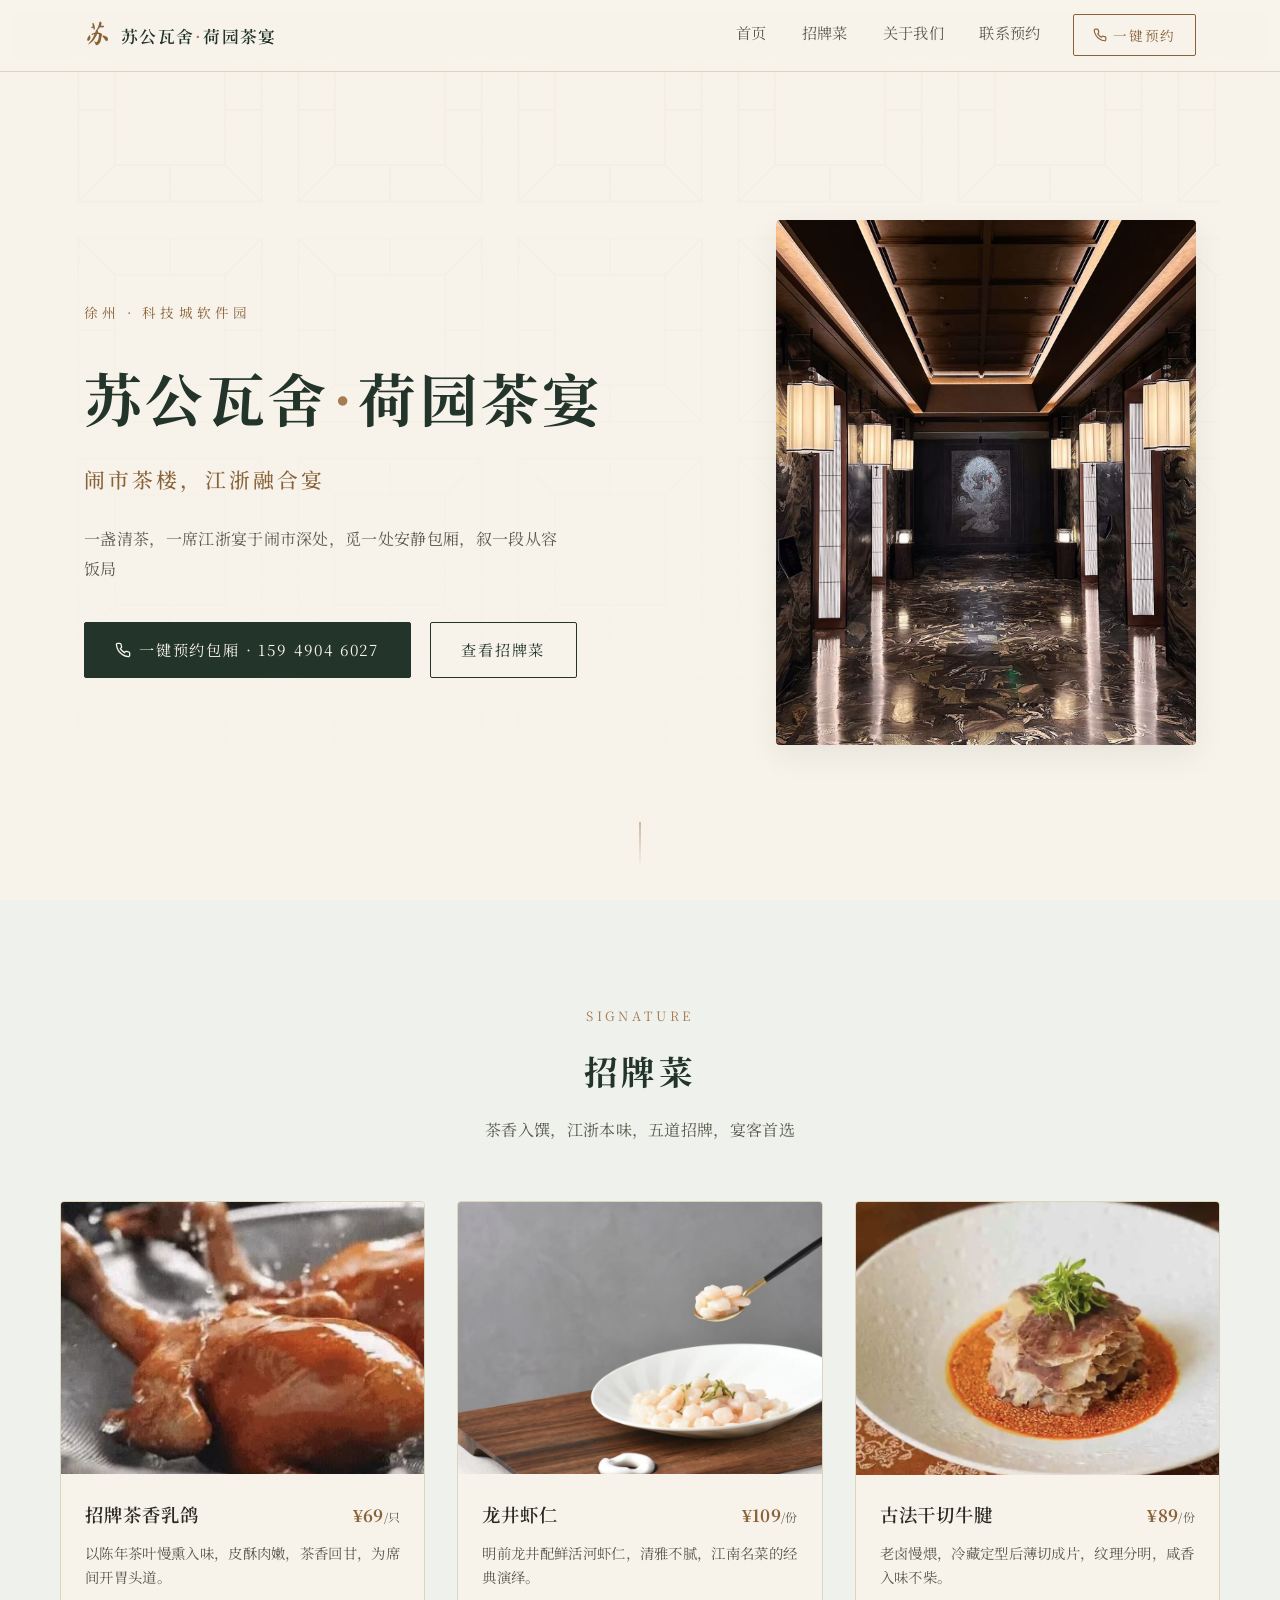
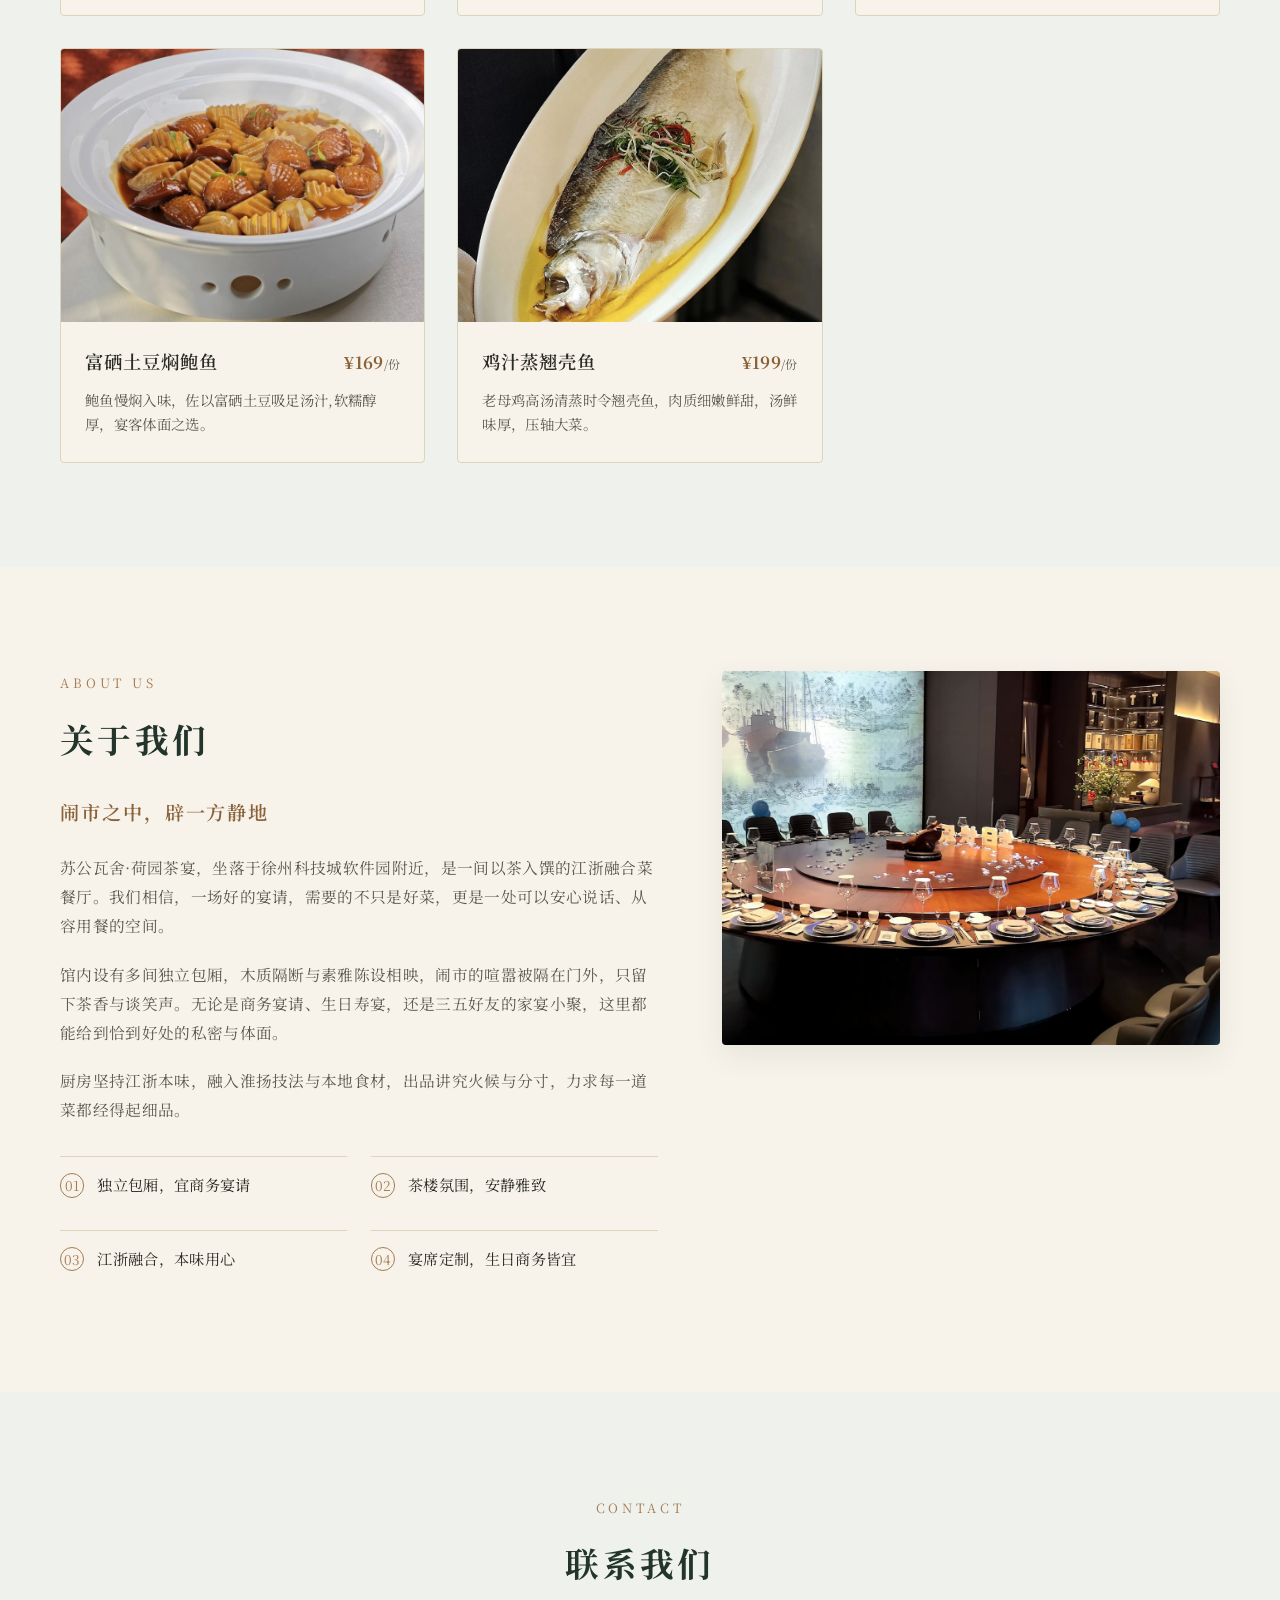
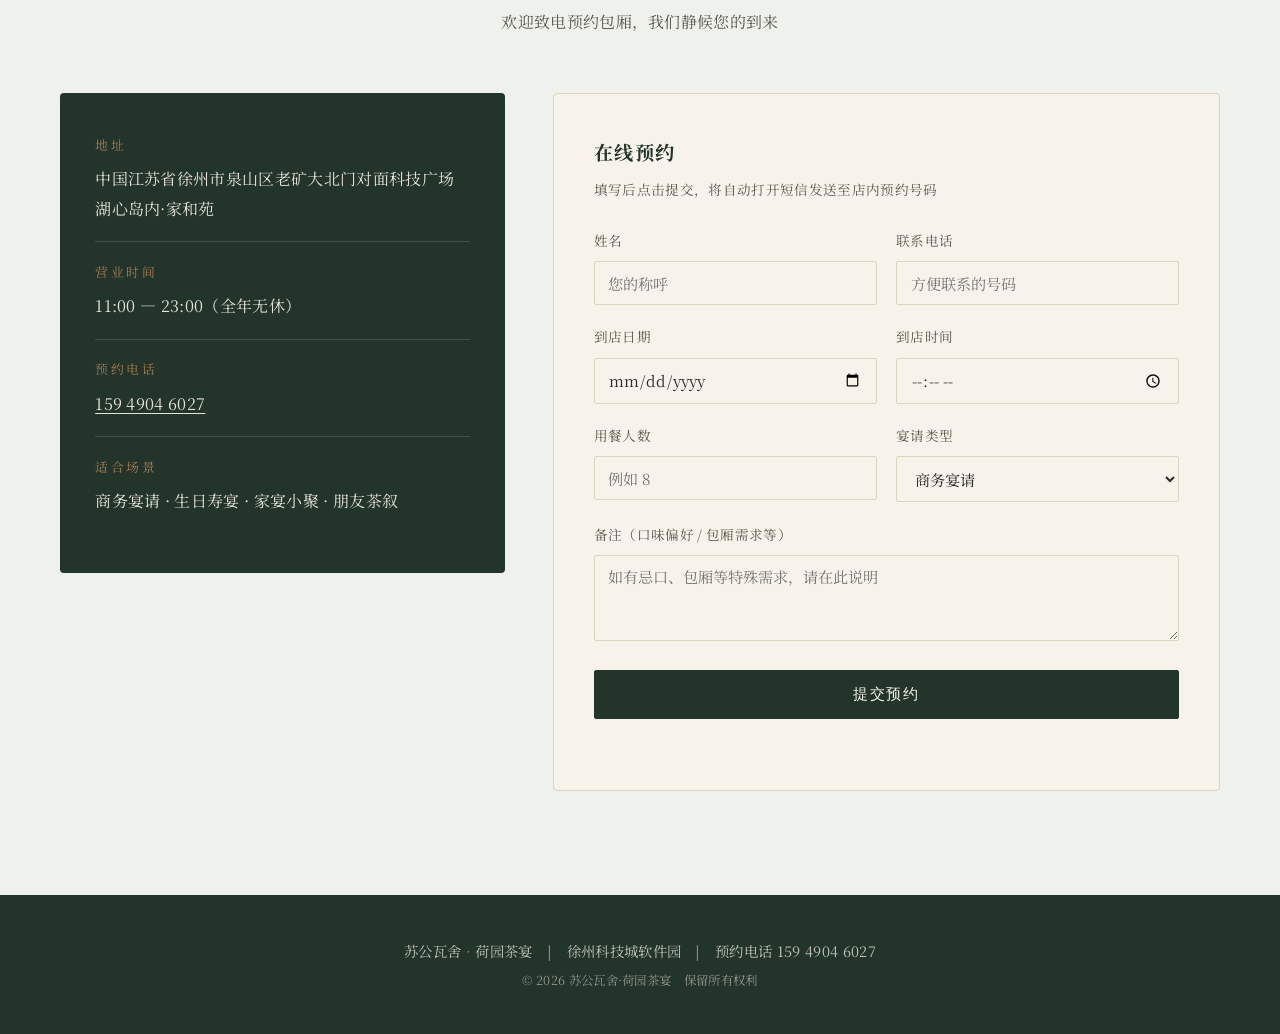
==== commit 1ccfa999: "预约改回一键短信方案，去掉腾讯文档 腾讯文档收集表在提交涉及"联系电话"字段时会强制要求填表人先登录 账号才能提交，对陌生客人门槛太高、体验差。改回零登录的方案： 在线表单填完后自动整理成短信，一键发" ====
--- a/index.html
+++ b/index.html
@@ -187,17 +187,51 @@
         </div>
       </div>
 
-      <div class="booking-form">
+      <form class="booking-form" id="bookingForm">
         <h3>在线预约</h3>
-        <p class="form-hint">点击下方按钮填写预约登记表，姓名、电话、到店时间等信息会直接汇总给店内，方便核实与安排包厢</p>
-        <a
-          href="https://docs.qq.com/form/page/DUGpxZHJ6dmNFTVpC"
-          class="btn btn-primary form-submit"
-          target="_blank"
-          rel="noopener"
-        >填写预约登记表</a>
-        <p class="form-hint form-hint-alt">赶时间的话也可以直接<a href="tel:15949046027">一键拨号</a>预约</p>
-      </div>
+        <p class="form-hint">填写后点击提交，将自动打开短信发送至店内预约号码</p>
+        <div class="form-row">
+          <label>
+            <span>姓名</span>
+            <input type="text" name="name" placeholder="您的称呼" required>
+          </label>
+          <label>
+            <span>联系电话</span>
+            <input type="tel" name="phone" placeholder="方便联系的号码" required>
+          </label>
+        </div>
+        <div class="form-row">
+          <label>
+            <span>到店日期</span>
+            <input type="date" name="date" required>
+          </label>
+          <label>
+            <span>到店时间</span>
+            <input type="time" name="time" required>
+          </label>
+        </div>
+        <div class="form-row">
+          <label>
+            <span>用餐人数</span>
+            <input type="number" name="guests" min="1" placeholder="例如 8" required>
+          </label>
+          <label>
+            <span>宴请类型</span>
+            <select name="type">
+              <option value="business">商务宴请</option>
+              <option value="birthday">生日寿宴</option>
+              <option value="family">家宴小聚</option>
+              <option value="tea">茶叙 / 其他</option>
+            </select>
+          </label>
+        </div>
+        <label class="form-full">
+          <span>备注（口味偏好 / 包厢需求等）</span>
+          <textarea name="note" rows="3" placeholder="如有忌口、包厢等特殊需求，请在此说明"></textarea>
+        </label>
+        <button type="submit" class="btn btn-primary form-submit">提交预约</button>
+        <p class="form-tip" id="formTip"></p>
+      </form>
     </div>
   </div>
 </section>
--- a/css/style.css
+++ b/css/style.css
@@ -448,18 +448,48 @@
   margin: 0 0 1.6rem;
   font-size: 0.85rem;
   color: var(--ink-text-soft);
-  line-height: 1.7;
-}
-.form-hint-alt {
-  margin: 1rem 0 0;
+}
+.form-row {
+  display: grid;
+  grid-template-columns: 1fr 1fr;
+  gap: 1.2rem;
+  margin-bottom: 1.2rem;
+}
+.booking-form label {
+  display: flex;
+  flex-direction: column;
+  gap: 0.5rem;
+  font-size: 0.85rem;
+  color: var(--ink-text-soft);
+}
+.form-full { margin-bottom: 1.4rem; }
+.booking-form input,
+.booking-form select,
+.booking-form textarea {
+  font-family: var(--font-serif);
+  font-size: 0.95rem;
+  padding: 0.7em 0.9em;
+  border: 1px solid var(--line);
+  border-radius: 2px;
+  background: var(--rice-white);
+  color: var(--ink-text);
+  outline: none;
+  transition: border-color 0.2s ease;
+}
+.booking-form input:focus,
+.booking-form select:focus,
+.booking-form textarea:focus {
+  border-color: var(--wood);
+}
+.booking-form textarea { resize: vertical; }
+.form-submit { width: 100%; margin-top: 0.4rem; }
+.form-tip {
+  margin: 0.9rem 0 0;
+  font-size: 0.88rem;
+  color: var(--ink-green);
+  min-height: 1.2em;
   text-align: center;
 }
-.form-hint-alt a {
-  color: var(--wood-deep);
-  text-decoration: underline;
-  text-underline-offset: 3px;
-}
-.form-submit { width: 100%; }
 
 /* ---------- 页脚 ---------- */
 .site-footer {
@@ -513,6 +543,7 @@
   }
   .br-mobile { display: inline; }
   .dish-grid { grid-template-columns: 1fr; }
+  .form-row { grid-template-columns: 1fr; }
   .about-features { grid-template-columns: 1fr; }
   .section { padding: 4.5rem 1.2rem; }
   .hero-title { letter-spacing: 0.02em; font-size: clamp(2rem, 9vw, 2.8rem); }
